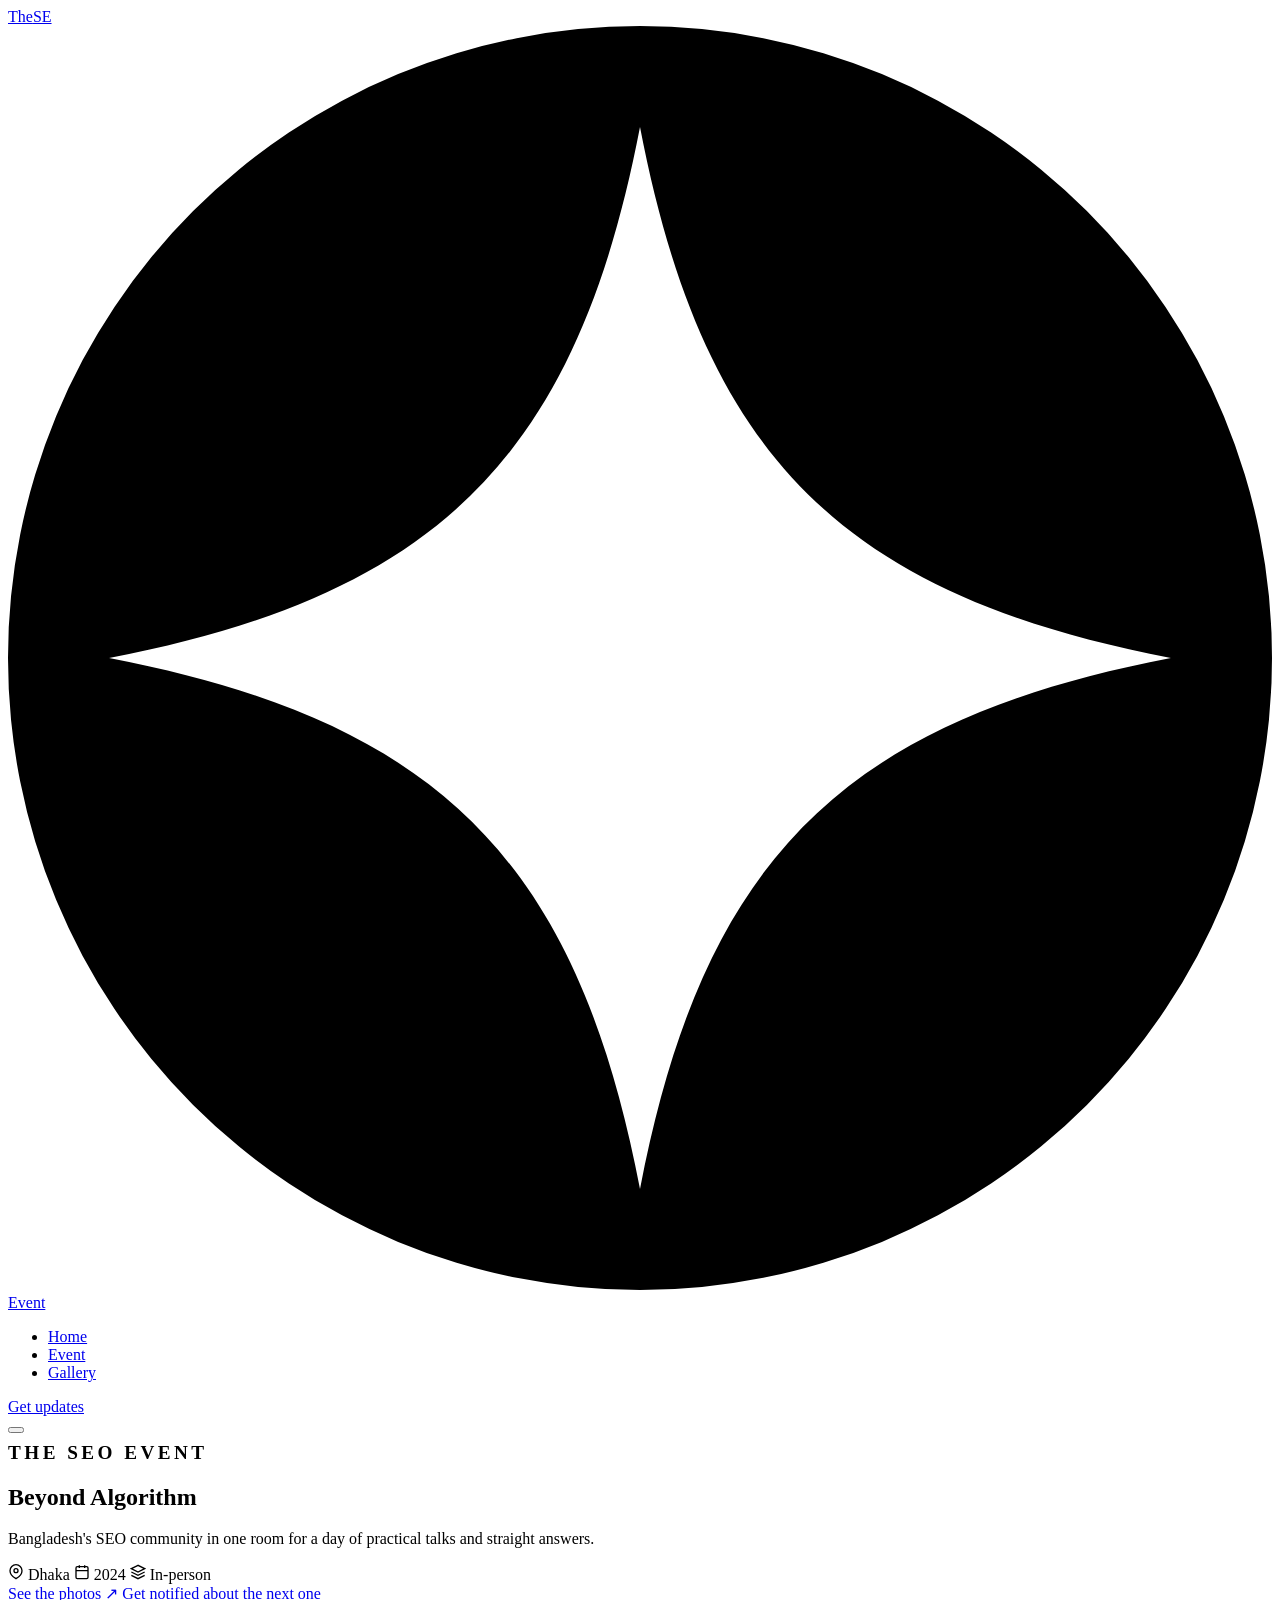
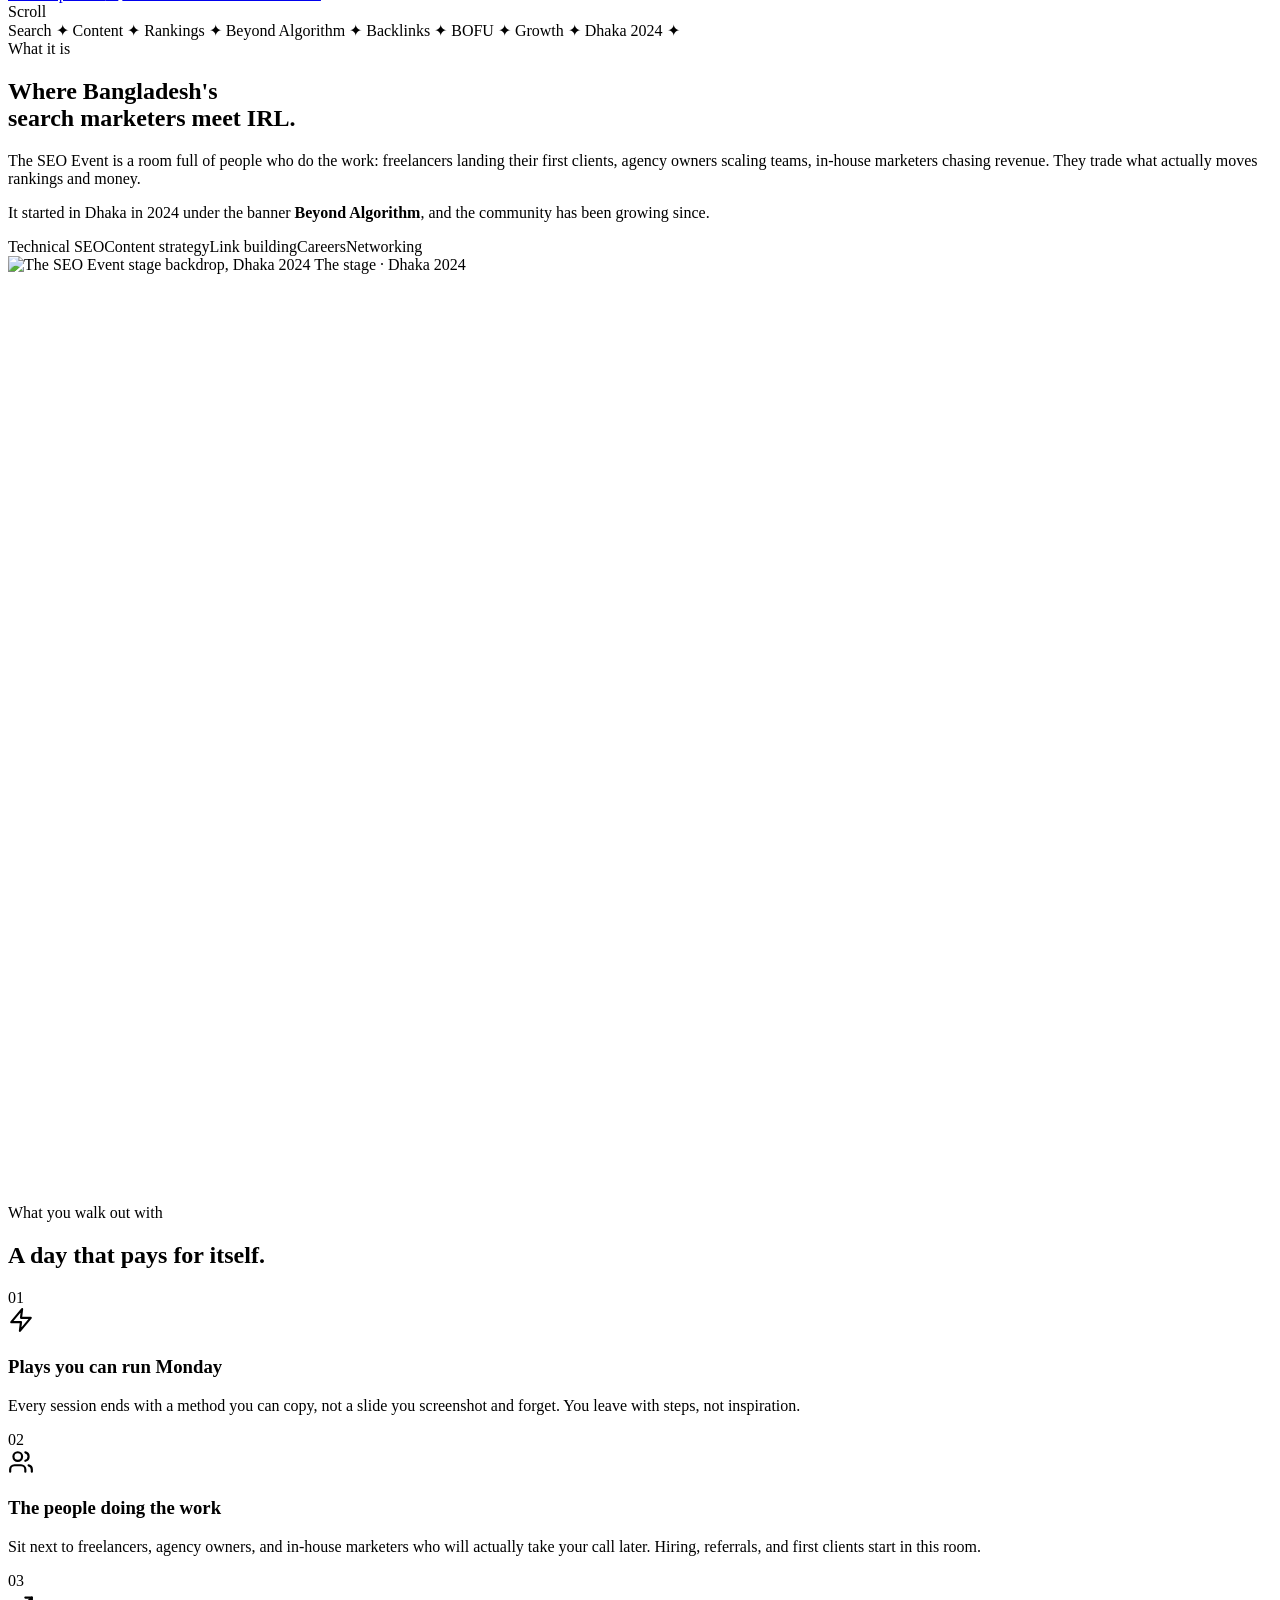
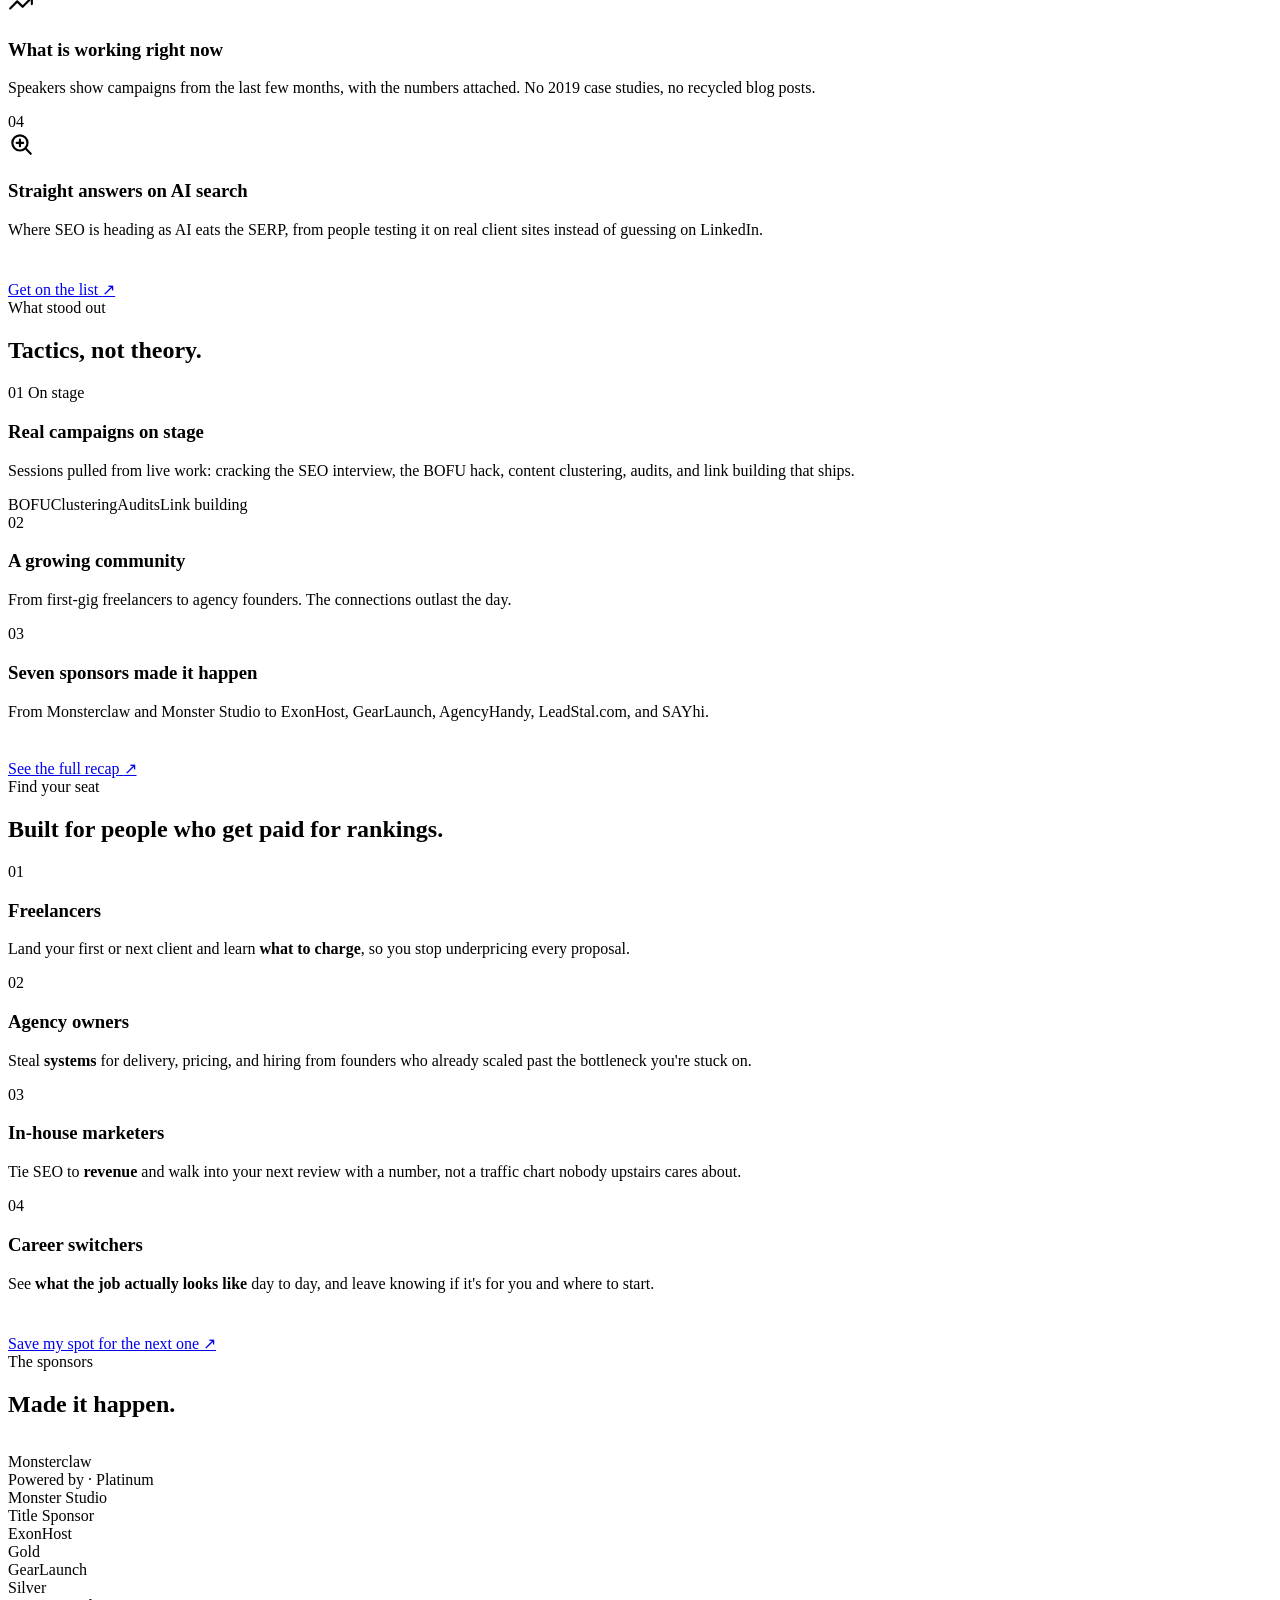
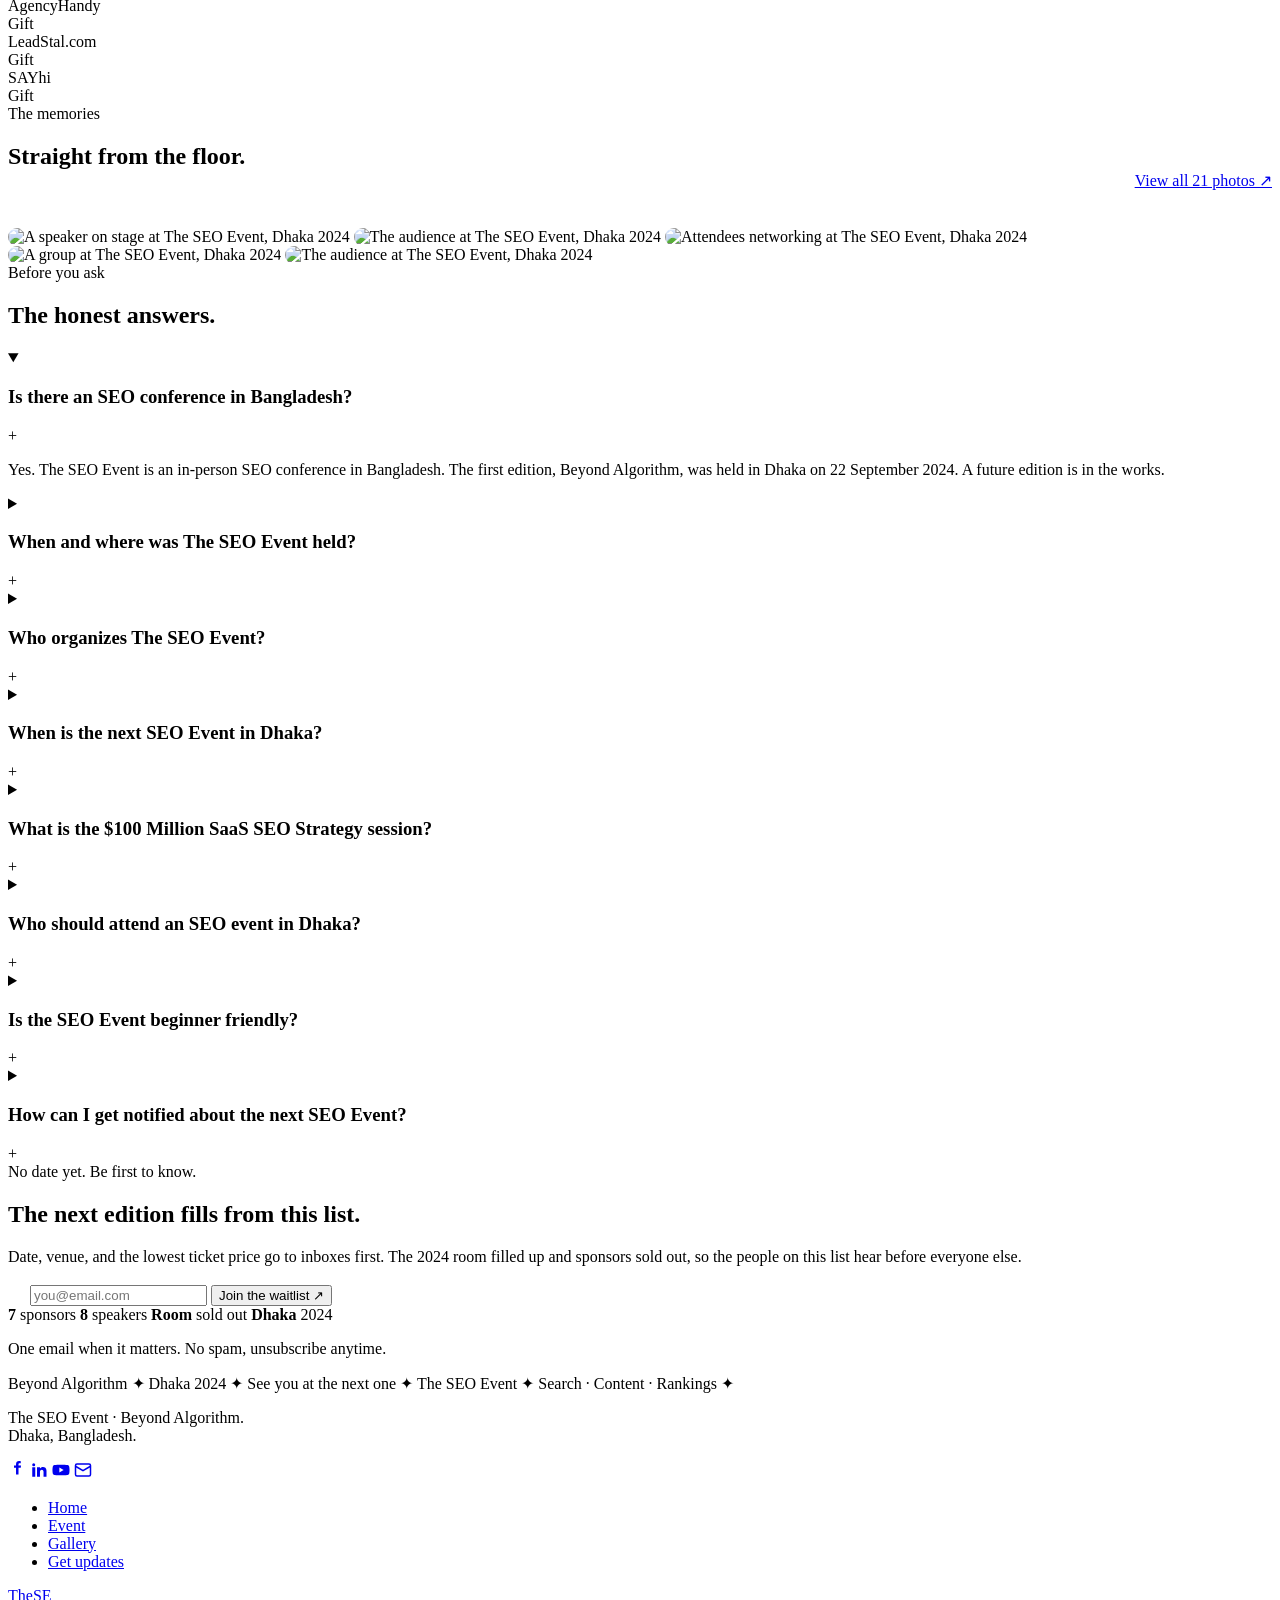
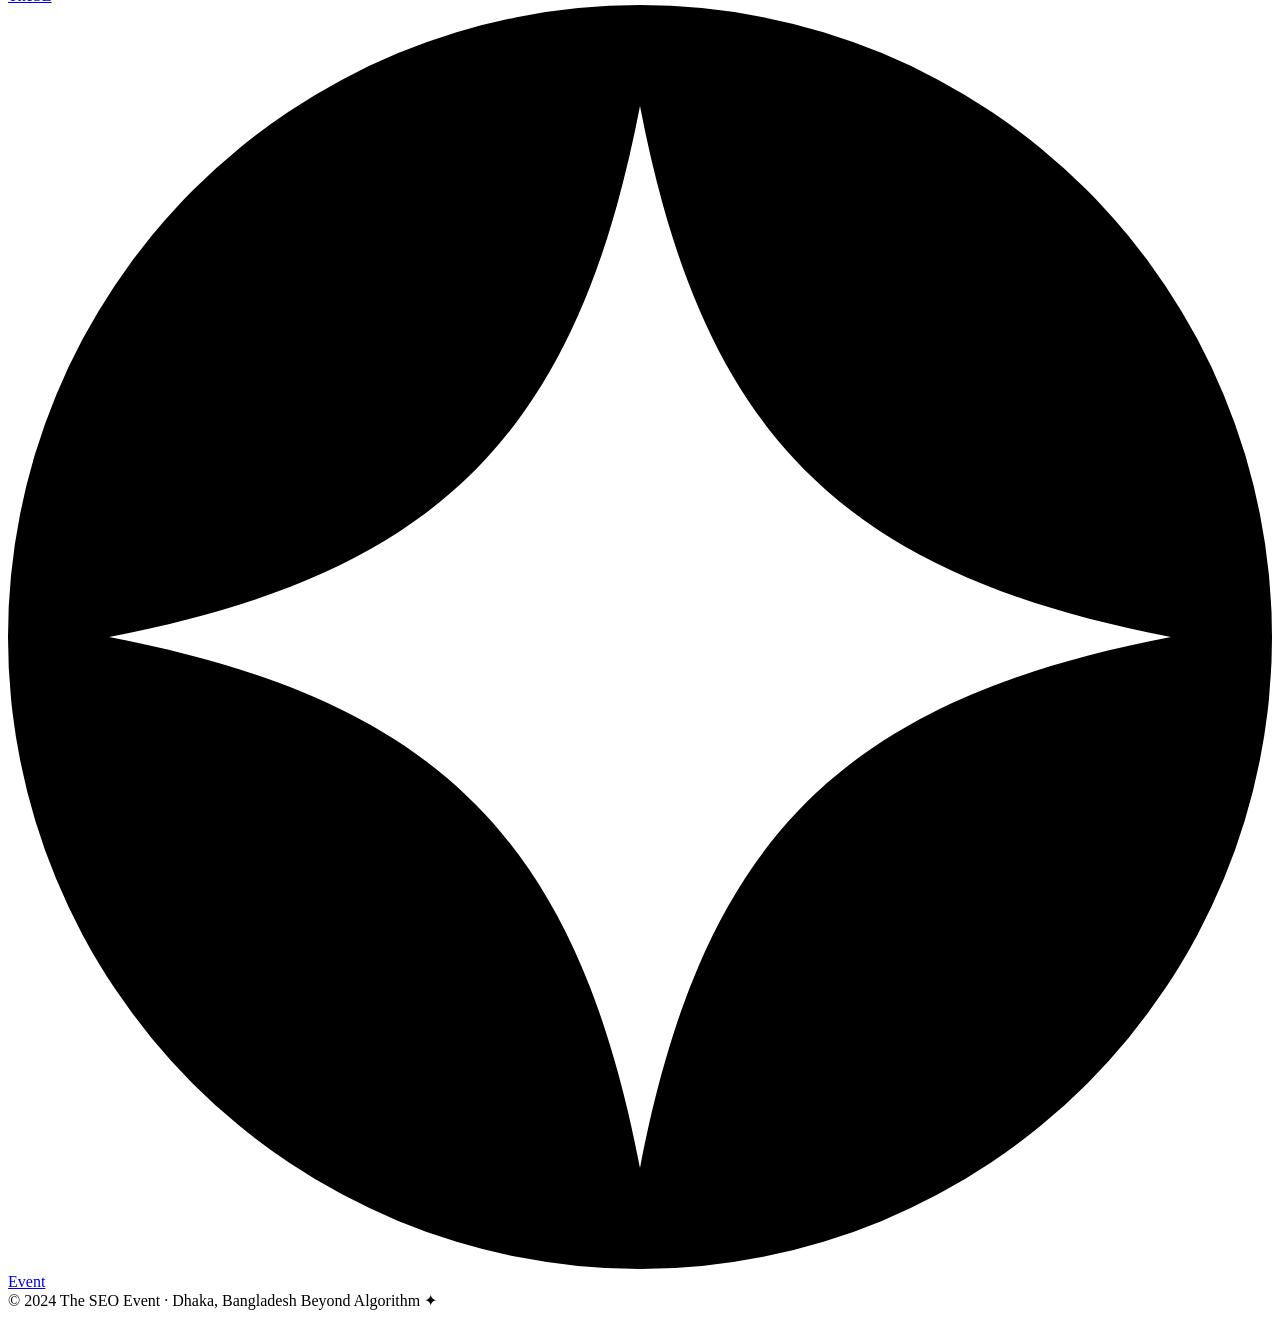
==== index.html @ 4ca72f0d "Add site pages (home, event, gallery)" ====
<!DOCTYPE html>
<html lang="en">
<head>
  <meta charset="UTF-8" />
  <meta name="viewport" content="width=device-width, initial-scale=1.0" />
  <title>SEO Event Bangladesh | The SEO Event · Dhaka</title>
  <meta name="description" content="The SEO Event is Bangladesh's in-person SEO conference in Dhaka. Practical talks, top speakers, real tactics. Join the waitlist for the next edition." />
  <link rel="canonical" href="https://theseoevent.com/" />
  <meta property="og:title" content="SEO Event Bangladesh | The SEO Event" />
  <meta property="og:description" content="Bangladesh's in-person SEO conference in Dhaka. Practical talks, top speakers, real tactics. Join the waitlist for the next edition." />
  <meta property="og:type" content="website" />
  <meta property="og:url" content="https://theseoevent.com/" />
  <meta property="og:image" content="https://theseoevent.com/assets/og-image.jpg" />
  <meta property="og:site_name" content="The SEO Event" />
  <meta property="og:locale" content="en_US" />
  <meta name="twitter:card" content="summary_large_image" />
  <meta name="twitter:title" content="SEO Event Bangladesh | The SEO Event" />
  <meta name="twitter:description" content="Bangladesh's in-person SEO conference in Dhaka. Join the waitlist for the next edition." />
  <meta name="twitter:image" content="https://theseoevent.com/assets/og-image.jpg" />
  <link rel="preconnect" href="https://fonts.googleapis.com" />
  <link rel="preconnect" href="https://fonts.gstatic.com" crossorigin />
  <link href="https://fonts.googleapis.com/css2?family=Anton&family=Space+Grotesk:wght@400;500;600;700&family=Inter:wght@400;500;600&family=Space+Mono:wght@400;700&display=swap" rel="stylesheet" />
  <link rel="icon" type="image/svg+xml" href="assets/favicon.svg" />
  <link rel="stylesheet" href="css/styles.css" />

  <!-- Structured data -->
  <script type="application/ld+json">
  {
    "@context": "https://schema.org",
    "@type": "Organization",
    "@id": "https://theseoevent.com/#organization",
    "name": "The SEO Event",
    "alternateName": "The SEO Event: Beyond Algorithm",
    "url": "https://theseoevent.com/",
    "logo": "https://theseoevent.com/assets/logo.svg",
    "description": "The SEO Event is Bangladesh's in-person SEO conference, bringing search marketers together in Dhaka for practical talks and community under the banner Beyond Algorithm.",
    "email": "hello@theseoevent.com",
    "founder": { "@type": "Person", "name": "Asif" },
    "foundingLocation": {
      "@type": "Place",
      "address": { "@type": "PostalAddress", "addressLocality": "Dhaka", "addressCountry": "BD" }
    },
    "areaServed": { "@type": "Country", "name": "Bangladesh" }
  }
  </script>
  <script type="application/ld+json">
  {
    "@context": "https://schema.org",
    "@type": "Event",
    "name": "The SEO Event: Beyond Algorithm, Dhaka 2024",
    "description": "Bangladesh's in-person SEO conference. A full day of practical SEO talks including the headline $100 Million SaaS SEO Strategy session, with 8 speakers and 7 sponsors, followed by community networking.",
    "startDate": "2024-09-22",
    "eventStatus": "https://schema.org/EventScheduled",
    "eventAttendanceMode": "https://schema.org/OfflineEventAttendanceMode",
    "image": "https://theseoevent.com/assets/og-image.jpg",
    "url": "https://theseoevent.com/events.html",
    "location": {
      "@type": "Place",
      "name": "The Attention Network, Dhaka Trade Centre",
      "address": {
        "@type": "PostalAddress",
        "streetAddress": "16th floor, Dhaka Trade Centre, 99 Kazi Nazrul Islam Avenue, Kawran Bazar",
        "addressLocality": "Dhaka",
        "addressCountry": "BD"
      }
    },
    "organizer": { "@type": "Organization", "name": "The SEO Event", "url": "https://theseoevent.com/" },
    "performer": [
      { "@type": "Person", "name": "Asif" },
      { "@type": "Person", "name": "Abd Raaz" },
      { "@type": "Person", "name": "Abdul Aouwal" },
      { "@type": "Person", "name": "Masum Billah" },
      { "@type": "Person", "name": "Mohammad Sujan Sarkar" },
      { "@type": "Person", "name": "Jinnat Ul Hasan" },
      { "@type": "Person", "name": "Sheikh Sadi Shuvo" },
      { "@type": "Person", "name": "Taposh Ghosh" }
    ],
    "sponsor": [
      { "@type": "Organization", "name": "Monsterclaw" },
      { "@type": "Organization", "name": "Monster Studio" },
      { "@type": "Organization", "name": "ExonHost" },
      { "@type": "Organization", "name": "GearLaunch" },
      { "@type": "Organization", "name": "AgencyHandy" },
      { "@type": "Organization", "name": "LeadStal.com" },
      { "@type": "Organization", "name": "SAYhi" }
    ]
  }
  </script>
  <script type="application/ld+json">
  {
    "@context": "https://schema.org",
    "@type": "FAQPage",
    "mainEntity": [
      {
        "@type": "Question",
        "name": "Is there an SEO conference in Bangladesh?",
        "acceptedAnswer": { "@type": "Answer", "text": "Yes. The SEO Event is an in-person SEO conference in Bangladesh. The first edition, Beyond Algorithm, was held in Dhaka on 22 September 2024. A future edition is in the works." }
      },
      {
        "@type": "Question",
        "name": "When and where was The SEO Event held?",
        "acceptedAnswer": { "@type": "Answer", "text": "The SEO Event took place on 22 September 2024 at The Attention Network, 16th floor, Dhaka Trade Centre, Kawran Bazar, Dhaka. It ran for a full day." }
      },
      {
        "@type": "Question",
        "name": "Who organizes The SEO Event?",
        "acceptedAnswer": { "@type": "Answer", "text": "The SEO Event is hosted by Asif and brings together Bangladesh's search marketing community, from freelancers to agency owners and in-house marketers." }
      },
      {
        "@type": "Question",
        "name": "When is the next SEO Event in Dhaka?",
        "acceptedAnswer": { "@type": "Answer", "text": "The date for the next edition is not set yet. Join the email waitlist on this site and you will get the date, venue, and early-bird access first." }
      },
      {
        "@type": "Question",
        "name": "What is the $100 Million SaaS SEO Strategy session?",
        "acceptedAnswer": { "@type": "Answer", "text": "It was the headline talk of 2024: a repeatable playbook for building an SEO engine capable of driving a hundred million in SaaS revenue, covering content clustering, BOFU strategy, and link building." }
      },
      {
        "@type": "Question",
        "name": "Who should attend an SEO event in Dhaka?",
        "acceptedAnswer": { "@type": "Answer", "text": "It is built for SEO freelancers landing their first clients, agency owners scaling teams, and in-house marketers chasing revenue. Students and career changers exploring SEO in Bangladesh are welcome too." }
      },
      {
        "@type": "Question",
        "name": "Is the SEO Event beginner friendly?",
        "acceptedAnswer": { "@type": "Answer", "text": "Yes. The room runs from first-gig freelancers to agency founders, and sessions are built so you can follow along without ten years of experience." }
      },
      {
        "@type": "Question",
        "name": "How can I get notified about the next SEO Event?",
        "acceptedAnswer": { "@type": "Answer", "text": "Enter your email in the signup form on this site. You will be the first to receive the next date, venue, and early-bird access. No spam, unsubscribe anytime." }
      }
    ]
  }
  </script>
</head>
<body>

  <!-- NAV -->
  <header class="nav">
    <a class="brand" href="index.html" aria-label="The SEO Event"><span class="b-the">The</span><span class="b-seo">SE<svg class="brand-o" viewBox="0 0 100 100" aria-hidden="true"><path fill-rule="evenodd" fill="var(--lime)" d="M0 50 A50 50 0 1 1 100 50 A50 50 0 1 1 0 50 Z M50 8 C55 34 66 45 92 50 C66 55 55 66 50 92 C45 66 34 55 8 50 C34 45 45 34 50 8 Z"/></svg></span><span class="b-evt">Event</span></a>
    <nav class="nav-links" id="navLinks" aria-label="Primary">
      <ul class="nav-list">
        <li><a class="link" href="index.html" aria-current="page">Home</a></li>
        <li><a class="link" href="events.html">Event</a></li>
        <li><a class="link" href="gallery.html">Gallery</a></li>
      </ul>
      <a class="btn btn-primary" href="#signup">Get updates</a>
    </nav>
    <button class="nav-toggle" id="navToggle" aria-label="Menu" aria-expanded="false">
      <span></span><span></span><span></span>
    </button>
  </header>

  <main>

  <!-- HERO -->
  <section class="hero">
    <span class="hero-blob b1"></span>
    <span class="hero-blob b2"></span>
    <div class="container hero-inner">
      <div class="reveal" style="font-family:var(--font-head);font-weight:600;letter-spacing:.18em;text-transform:uppercase;color:var(--lime);margin-top:.4em;font-size:clamp(.9rem,2vw,1.2rem)">The SEO Event</div>
      <h1>
        <span class="line stroke reveal" data-d="1">Beyond</span>
        <span class="line fill reveal" data-d="2">Algorithm</span>
      </h1>
      <p class="hero-tagline reveal" data-d="3">Bangladesh's SEO community in one room for a day of practical talks and straight answers.</p>
      <div class="hero-sub reveal" data-d="3">
        <span class="pill"><svg width="16" height="16" viewBox="0 0 24 24" fill="none" stroke="currentColor" stroke-width="2"><path d="M21 10c0 7-9 12-9 12s-9-5-9-12a9 9 0 0 1 18 0Z"/><circle cx="12" cy="10" r="3"/></svg> Dhaka</span>
        <span class="sep"></span>
        <span class="pill"><svg width="16" height="16" viewBox="0 0 24 24" fill="none" stroke="currentColor" stroke-width="2"><rect x="3" y="4" width="18" height="18" rx="2"/><path d="M16 2v4M8 2v4M3 10h18"/></svg> 2024</span>
        <span class="sep"></span>
        <span class="pill"><svg width="16" height="16" viewBox="0 0 24 24" fill="none" stroke="currentColor" stroke-width="2"><path d="M12 2 2 7l10 5 10-5-10-5Z"/><path d="m2 17 10 5 10-5M2 12l10 5 10-5"/></svg> In-person</span>
      </div>
      <div class="hero-actions reveal" data-d="4">
        <a class="btn btn-primary" href="gallery.html">See the photos <span class="btn-arrow">↗</span></a>
        <a class="btn btn-ghost" href="#signup">Get notified about the next one</a>
      </div>
    </div>
    <div class="scroll-cue"><span class="bar"></span>Scroll</div>
  </section>

  <!-- MARQUEE -->
  <div class="marquee marquee--lg" aria-hidden="true">
    <div class="marquee-track">
      <span class="marquee-item">Search <span class="star">✦</span> Content <span class="star">✦</span> Rankings <span class="star">✦</span></span>
      <span class="marquee-item alt">Beyond Algorithm <span class="star">✦</span></span>
      <span class="marquee-item">Backlinks <span class="star">✦</span> BOFU <span class="star">✦</span> Growth <span class="star">✦</span></span>
      <span class="marquee-item alt">Dhaka 2024 <span class="star">✦</span></span>
    </div>
  </div>

  <!-- ABOUT -->
  <section class="section" id="about">
    <div class="container split">
      <div>
        <span class="eyebrow reveal">What it is</span>
        <h2 class="section-title reveal" data-d="1">Where Bangladesh's<br><span class="gradient-text">search marketers</span> meet IRL.</h2>
        <p class="section-lead reveal" data-d="2">The SEO Event is a room full of people who do the work: freelancers landing their first clients, agency owners scaling teams, in-house marketers chasing revenue. They trade what actually moves rankings and money.</p>
        <p class="section-lead reveal" data-d="2">It started in Dhaka in 2024 under the banner <b style="color:var(--text)">Beyond Algorithm</b>, and the community has been growing since.</p>
        <div class="chips reveal" data-d="3">
          <span class="chip">Technical SEO</span><span class="chip">Content strategy</span><span class="chip">Link building</span><span class="chip">Careers</span><span class="chip">Networking</span>
        </div>
      </div>
      <div class="reveal" data-d="2">
        <div class="event-card__media" style="border-radius:var(--radius);border:1px solid var(--border);aspect-ratio:4/3">
          <img src="https://drive.google.com/thumbnail?id=11KRtCQG2AglYzorhEKj7tagu2nmKPC7o&sz=w1200" onerror="this.onerror=null;this.src='https://lh3.googleusercontent.com/d/11KRtCQG2AglYzorhEKj7tagu2nmKPC7o=w1200'" alt="The SEO Event stage backdrop, Dhaka 2024" />
          <span class="tag">The stage · Dhaka 2024</span>
        </div>
      </div>
    </div>
  </section>

  <!-- WHY ATTEND -->
  <section class="section" id="why">
    <div class="container">
      <span class="eyebrow reveal">What you walk out with</span>
      <h2 class="section-title reveal" data-d="1">A day that <span class="gradient-text">pays for itself.</span></h2>
      <div class="wa-grid">
        <article class="wa-item reveal" data-d="1">
          <span class="wa-num" aria-hidden="true">01</span>
          <div class="wa-body">
            <svg class="ico" width="26" height="26" viewBox="0 0 24 24" fill="none" stroke="currentColor" stroke-width="2" stroke-linecap="round" stroke-linejoin="round" aria-hidden="true"><path d="M13 2 3 14h9l-1 8 10-12h-9l1-8Z"/></svg>
            <h3>Plays you can run Monday</h3>
            <p>Every session ends with a method you can copy, not a slide you screenshot and forget. You leave with steps, not inspiration.</p>
          </div>
        </article>
        <article class="wa-item reveal" data-d="2">
          <span class="wa-num" aria-hidden="true">02</span>
          <div class="wa-body">
            <svg class="ico" width="26" height="26" viewBox="0 0 24 24" fill="none" stroke="currentColor" stroke-width="2" stroke-linecap="round" stroke-linejoin="round" aria-hidden="true"><path d="M16 21v-2a4 4 0 0 0-4-4H6a4 4 0 0 0-4 4v2"/><circle cx="9" cy="7" r="4"/><path d="M22 21v-2a4 4 0 0 0-3-3.87"/><path d="M16 3.13a4 4 0 0 1 0 7.75"/></svg>
            <h3>The people doing the work</h3>
            <p>Sit next to freelancers, agency owners, and in-house marketers who will actually take your call later. Hiring, referrals, and first clients start in this room.</p>
          </div>
        </article>
        <article class="wa-item reveal" data-d="3">
          <span class="wa-num" aria-hidden="true">03</span>
          <div class="wa-body">
            <svg class="ico" width="26" height="26" viewBox="0 0 24 24" fill="none" stroke="currentColor" stroke-width="2" stroke-linecap="round" stroke-linejoin="round" aria-hidden="true"><path d="M22 7 13.5 15.5l-5-5L2 17"/><path d="M16 7h6v6"/></svg>
            <h3>What is working right now</h3>
            <p>Speakers show campaigns from the last few months, with the numbers attached. No 2019 case studies, no recycled blog posts.</p>
          </div>
        </article>
        <article class="wa-item reveal" data-d="4">
          <span class="wa-num" aria-hidden="true">04</span>
          <div class="wa-body">
            <svg class="ico" width="26" height="26" viewBox="0 0 24 24" fill="none" stroke="currentColor" stroke-width="2" stroke-linecap="round" stroke-linejoin="round" aria-hidden="true"><circle cx="11" cy="11" r="7"/><path d="m21 21-4.3-4.3"/><path d="M11 8v6M8 11h6"/></svg>
            <h3>Straight answers on AI search</h3>
            <p>Where SEO is heading as AI eats the SERP, from people testing it on real client sites instead of guessing on LinkedIn.</p>
          </div>
        </article>
      </div>
      <div class="reveal" data-d="2" style="margin-top:2.6rem">
        <a class="btn btn-ghost" href="#signup">Get on the list <span class="btn-arrow">↗</span></a>
      </div>
    </div>
  </section>

  <!-- HIGHLIGHTS -->
  <section class="section">
    <div class="container">
      <span class="eyebrow reveal">What stood out</span>
      <h2 class="section-title reveal" data-d="1">Tactics, not theory.</h2>
      <div class="hl-bento">
        <article class="hl hl-feature reveal" data-d="1">
          <span class="hl-ghost" aria-hidden="true">01</span>
          <span class="hl-kicker">On stage</span>
          <h3>Real campaigns on stage</h3>
          <p>Sessions pulled from live work: cracking the SEO interview, the BOFU hack, content clustering, audits, and link building that ships.</p>
          <div class="hl-tags"><span>BOFU</span><span>Clustering</span><span>Audits</span><span>Link building</span></div>
        </article>
        <article class="hl hl-lime reveal" data-d="2">
          <span class="hl-ghost" aria-hidden="true">02</span>
          <h3>A growing community</h3>
          <p>From first-gig freelancers to agency founders. The connections outlast the day.</p>
        </article>
        <article class="hl hl-orange reveal" data-d="3">
          <span class="hl-ghost" aria-hidden="true">03</span>
          <h3>Seven sponsors made it happen</h3>
          <p>From Monsterclaw and Monster Studio to ExonHost, GearLaunch, AgencyHandy, LeadStal.com, and SAYhi.</p>
        </article>
      </div>
      <div class="reveal" data-d="3" style="margin-top:2.4rem">
        <a class="btn btn-ghost" href="events.html">See the full recap <span class="btn-arrow">↗</span></a>
      </div>
    </div>
  </section>

  <!-- WHO IT'S FOR -->
  <section class="section" id="who">
    <div class="container">
      <span class="eyebrow reveal">Find your seat</span>
      <h2 class="section-title reveal" data-d="1">Built for people who <span class="gradient-text">get paid for rankings.</span></h2>
      <div class="audience reveal" data-d="2">
        <div class="aud-row">
          <span class="n">01</span>
          <h3>Freelancers</h3>
          <p>Land your first or next client and learn <b>what to charge</b>, so you stop underpricing every proposal.</p>
        </div>
        <div class="aud-row">
          <span class="n">02</span>
          <h3>Agency owners</h3>
          <p>Steal <b>systems</b> for delivery, pricing, and hiring from founders who already scaled past the bottleneck you're stuck on.</p>
        </div>
        <div class="aud-row">
          <span class="n">03</span>
          <h3>In-house marketers</h3>
          <p>Tie SEO to <b>revenue</b> and walk into your next review with a number, not a traffic chart nobody upstairs cares about.</p>
        </div>
        <div class="aud-row">
          <span class="n">04</span>
          <h3>Career switchers</h3>
          <p>See <b>what the job actually looks like</b> day to day, and leave knowing if it's for you and where to start.</p>
        </div>
      </div>
      <div class="reveal" data-d="2" style="margin-top:2.6rem">
        <a class="btn btn-primary" href="#signup">Save my spot for the next one <span class="btn-arrow">↗</span></a>
      </div>
    </div>
  </section>

  <!-- SPONSORS -->
  <section class="section--tight" id="sponsors">
    <div class="container">
      <span class="eyebrow reveal">The sponsors</span>
      <h2 class="section-title reveal" data-d="1" style="margin-bottom:2.2rem">Made it happen.</h2>
      <div class="sponsor-tiers reveal" data-d="1">
        <div class="tier-row tier-1">
          <div class="sp"><img class="sponsor-logo" src="assets/sponsors/monsterclaw.png" alt="Monsterclaw" onerror="this.style.display='none';this.parentNode.querySelector('.name').style.display='block'"><span class="name" style="display:none">Monsterclaw</span><span class="tier">Powered by · Platinum</span></div>
          <div class="sp"><img class="sponsor-logo" src="assets/sponsors/monster-studio.png" alt="Monster Studio" onerror="this.style.display='none';this.parentNode.querySelector('.name').style.display='block'"><span class="name" style="display:none">Monster Studio</span><span class="tier">Title Sponsor</span></div>
        </div>
        <div class="tier-row tier-2">
          <div class="sp"><img class="sponsor-logo" src="assets/sponsors/exonhost.png" alt="ExonHost" onerror="this.style.display='none';this.parentNode.querySelector('.name').style.display='block'"><span class="name" style="display:none">ExonHost</span><span class="tier">Gold</span></div>
          <div class="sp"><img class="sponsor-logo" src="assets/sponsors/gearlaunch.png" alt="GearLaunch" onerror="this.style.display='none';this.parentNode.querySelector('.name').style.display='block'"><span class="name" style="display:none">GearLaunch</span><span class="tier">Silver</span></div>
        </div>
        <div class="tier-row tier-3">
          <div class="sp"><img class="sponsor-logo" src="assets/sponsors/agencyhandy.png" alt="AgencyHandy" onerror="this.style.display='none';this.parentNode.querySelector('.name').style.display='block'"><span class="name" style="display:none">AgencyHandy</span><span class="tier">Gift</span></div>
          <div class="sp"><img class="sponsor-logo" src="assets/sponsors/leadstal.png" alt="LeadStal.com" onerror="this.style.display='none';this.parentNode.querySelector('.name').style.display='block'"><span class="name" style="display:none">LeadStal<span style="color:var(--lime)">.com</span></span><span class="tier">Gift</span></div>
          <div class="sp"><img class="sponsor-logo" src="assets/sponsors/sayhi.png" alt="SAYhi" onerror="this.style.display='none';this.parentNode.querySelector('.name').style.display='block'"><span class="name" style="display:none">SAYhi</span><span class="tier">Gift</span></div>
        </div>
      </div>
    </div>
  </section>

  <!-- GALLERY TEASER -->
  <section class="section">
    <div class="container">
      <div style="display:flex;justify-content:space-between;align-items:flex-end;flex-wrap:wrap;gap:20px">
        <div>
          <span class="eyebrow reveal">The memories</span>
          <h2 class="section-title reveal" data-d="1">Straight from the floor.</h2>
        </div>
        <a class="btn btn-ghost reveal" data-d="2" href="gallery.html">View all 21 photos <span class="btn-arrow">↗</span></a>
      </div>
      <div class="grid reveal" data-d="2" style="grid-template-columns:repeat(auto-fit,minmax(160px,1fr));margin-top:2.4rem">
        <img class="teaser-img" style="aspect-ratio:3/4;object-fit:cover;width:100%;border-radius:12px;border:1px solid var(--border)" src="https://drive.google.com/thumbnail?id=1jCsLhdWIwlg0IKT0e-KZGtGQHAtluomM&sz=w600" onerror="this.onerror=null;this.src='https://lh3.googleusercontent.com/d/1jCsLhdWIwlg0IKT0e-KZGtGQHAtluomM=w600'" alt="A speaker on stage at The SEO Event, Dhaka 2024" loading="lazy" />
        <img class="teaser-img" style="aspect-ratio:3/4;object-fit:cover;width:100%;border-radius:12px;border:1px solid var(--border)" src="https://drive.google.com/thumbnail?id=1x6BySILVGiqNdZTFhW4GRwzVR1RUvcWa&sz=w600" onerror="this.onerror=null;this.src='https://lh3.googleusercontent.com/d/1x6BySILVGiqNdZTFhW4GRwzVR1RUvcWa=w600'" alt="The audience at The SEO Event, Dhaka 2024" loading="lazy" />
        <img class="teaser-img" style="aspect-ratio:3/4;object-fit:cover;width:100%;border-radius:12px;border:1px solid var(--border)" src="https://drive.google.com/thumbnail?id=1Aqp5D1_vMS1GTDhDSNnNO2Iic42uufyK&sz=w600" onerror="this.onerror=null;this.src='https://lh3.googleusercontent.com/d/1Aqp5D1_vMS1GTDhDSNnNO2Iic42uufyK=w600'" alt="Attendees networking at The SEO Event, Dhaka 2024" loading="lazy" />
        <img class="teaser-img" style="aspect-ratio:3/4;object-fit:cover;width:100%;border-radius:12px;border:1px solid var(--border)" src="https://drive.google.com/thumbnail?id=1X6uumWX00_coevhnHRc-TfAu7aZCdqHW&sz=w600" onerror="this.onerror=null;this.src='https://lh3.googleusercontent.com/d/1X6uumWX00_coevhnHRc-TfAu7aZCdqHW=w600'" alt="A group at The SEO Event, Dhaka 2024" loading="lazy" />
        <img class="teaser-img" style="aspect-ratio:3/4;object-fit:cover;width:100%;border-radius:12px;border:1px solid var(--border)" src="https://drive.google.com/thumbnail?id=1MuIRL5trLflEqsM1b-TzQ1AIsm8DQQ6b&sz=w600" onerror="this.onerror=null;this.src='https://lh3.googleusercontent.com/d/1MuIRL5trLflEqsM1b-TzQ1AIsm8DQQ6b=w600'" alt="The audience at The SEO Event, Dhaka 2024" loading="lazy" />
      </div>
    </div>
  </section>

  <!-- FAQ -->
  <section class="section" id="faq">
    <div class="container">
      <span class="eyebrow reveal">Before you ask</span>
      <h2 class="section-title reveal" data-d="1">The honest <span class="gradient-text">answers.</span></h2>
      <div class="faq reveal" data-d="2">
        <details class="faq-item" open>
          <summary><h3>Is there an SEO conference in Bangladesh?</h3><span class="q-mark" aria-hidden="true">+</span></summary>
          <p class="faq-a">Yes. The SEO Event is an in-person SEO conference in Bangladesh. The first edition, Beyond Algorithm, was held in Dhaka on 22 September 2024. A future edition is in the works.</p>
        </details>
        <details class="faq-item">
          <summary><h3>When and where was The SEO Event held?</h3><span class="q-mark" aria-hidden="true">+</span></summary>
          <p class="faq-a">The SEO Event took place on 22 September 2024 at The Attention Network, 16th floor, Dhaka Trade Centre, Kawran Bazar, Dhaka. It ran for a full day.</p>
        </details>
        <details class="faq-item">
          <summary><h3>Who organizes The SEO Event?</h3><span class="q-mark" aria-hidden="true">+</span></summary>
          <p class="faq-a">The SEO Event is hosted by Asif and brings together Bangladesh's search marketing community, from freelancers to agency owners and in-house marketers.</p>
        </details>
        <details class="faq-item">
          <summary><h3>When is the next SEO Event in Dhaka?</h3><span class="q-mark" aria-hidden="true">+</span></summary>
          <p class="faq-a">The date for the next edition is not set yet. Join the email waitlist on this site and you will get the date, venue, and early-bird access first.</p>
        </details>
        <details class="faq-item">
          <summary><h3>What is the $100 Million SaaS SEO Strategy session?</h3><span class="q-mark" aria-hidden="true">+</span></summary>
          <p class="faq-a">It was the headline talk of 2024: a repeatable playbook for building an SEO engine capable of driving a hundred million in SaaS revenue, covering content clustering, BOFU strategy, and link building.</p>
        </details>
        <details class="faq-item">
          <summary><h3>Who should attend an SEO event in Dhaka?</h3><span class="q-mark" aria-hidden="true">+</span></summary>
          <p class="faq-a">It is built for SEO freelancers landing their first clients, agency owners scaling teams, and in-house marketers chasing revenue. Students and career changers exploring SEO in Bangladesh are welcome too.</p>
        </details>
        <details class="faq-item">
          <summary><h3>Is the SEO Event beginner friendly?</h3><span class="q-mark" aria-hidden="true">+</span></summary>
          <p class="faq-a">Yes. The room runs from first-gig freelancers to agency founders, and sessions are built so you can follow along without ten years of experience.</p>
        </details>
        <details class="faq-item">
          <summary><h3>How can I get notified about the next SEO Event?</h3><span class="q-mark" aria-hidden="true">+</span></summary>
          <p class="faq-a">Enter your email in the signup form on this site. You will be the first to receive the next date, venue, and early-bird access. No spam, unsubscribe anytime.</p>
        </details>
      </div>
    </div>
  </section>

  <!-- CTA / SIGNUP -->
  <section class="section" id="signup">
    <div class="container">
      <div class="cta reveal">
        <span class="eyebrow">No date yet. Be first to know.</span>
        <h2>The next edition <span class="gradient-text">fills from this list.</span></h2>
        <p class="section-lead">Date, venue, and the lowest ticket price go to inboxes first. The 2024 room filled up and sponsors sold out, so the people on this list hear before everyone else.</p>
        <form id="signup-form" class="signup" novalidate>
          <label class="field">
            <svg width="18" height="18" viewBox="0 0 24 24" fill="none" stroke="var(--faint)" stroke-width="2"><rect x="2" y="4" width="20" height="16" rx="2"/><path d="m22 7-10 6L2 7"/></svg>
            <input type="email" name="email" placeholder="you@email.com" autocomplete="email" aria-label="Email address" required />
          </label>
          <button class="btn btn-primary" type="submit">Join the waitlist <span class="btn-arrow">↗</span></button>
        </form>
        <div class="form-msg" role="status" aria-live="polite"></div>
        <div class="cta-stats">
          <span><b>7</b> sponsors</span>
          <span><b>8</b> speakers</span>
          <span><b>Room</b> sold out</span>
          <span><b>Dhaka</b> 2024</span>
        </div>
        <p class="form-note">One email when it matters. No spam, unsubscribe anytime.</p>
      </div>
    </div>
  </section>

  </main>

  <!-- FOOTER -->
  <footer class="footer">
    <div class="marquee" aria-hidden="true">
      <div class="marquee-track">
        <span class="marquee-item">Beyond Algorithm <span class="star">✦</span> Dhaka 2024 <span class="star">✦</span></span>
        <span class="marquee-item alt">See you at the next one <span class="star">✦</span></span>
        <span class="marquee-item">The SEO Event <span class="star">✦</span> Search · Content · Rankings <span class="star">✦</span></span>
      </div>
    </div>
    <div class="container">
      <div class="footer-grid">
        <div class="footer-about">
          <p class="footer-tag">The SEO Event · Beyond Algorithm.<br>Dhaka, Bangladesh.</p>
          <div class="footer-socials">
            <a href="#" data-social aria-label="Facebook"><svg width="18" height="18" viewBox="0 0 24 24" fill="currentColor"><path d="M14 9h3l.4-3H14V4.5c0-.9.3-1.5 1.6-1.5H17V.3C16.7.2 15.8 0 14.7 0 12.3 0 10.7 1.5 10.7 4.2V6H8v3h2.7v9H14V9Z"/></svg></a>
            <a href="#" data-social aria-label="LinkedIn"><svg width="18" height="18" viewBox="0 0 24 24" fill="currentColor"><path d="M6.94 5a2 2 0 1 1-4 0 2 2 0 0 1 4 0ZM7 8.48H3V21h4V8.48Zm6.32 0H9.34V21h3.94v-6.57c0-3.66 4.77-4 4.77 0V21H22v-7.93c0-6.17-7.06-5.94-8.68-2.91V8.48Z"/></svg></a>
            <a href="#" data-social aria-label="YouTube"><svg width="18" height="18" viewBox="0 0 24 24" fill="currentColor"><path d="M23 7.5a3 3 0 0 0-2.1-2.1C19 5 12 5 12 5s-7 0-8.9.4A3 3 0 0 0 1 7.5 31 31 0 0 0 .6 12 31 31 0 0 0 1 16.5a3 3 0 0 0 2.1 2.1C5 19 12 19 12 19s7 0 8.9-.4a3 3 0 0 0 2.1-2.1A31 31 0 0 0 23.4 12 31 31 0 0 0 23 7.5ZM9.8 15.3V8.7l5.7 3.3-5.7 3.3Z"/></svg></a>
            <a href="mailto:hello@theseoevent.com" aria-label="Email"><svg width="18" height="18" viewBox="0 0 24 24" fill="none" stroke="currentColor" stroke-width="2"><rect x="2" y="4" width="20" height="16" rx="2"/><path d="m22 7-10 6L2 7"/></svg></a>
          </div>
        </div>
        <nav class="footer-links" aria-label="Footer">
          <ul class="footer-list">
            <li><a href="index.html">Home</a></li>
            <li><a href="events.html">Event</a></li>
            <li><a href="gallery.html">Gallery</a></li>
            <li><a href="index.html#signup">Get updates</a></li>
          </ul>
        </nav>
      </div>
      <a class="brand footer-mega" href="index.html" aria-label="The SEO Event"><span class="b-the">The</span><span class="b-seo">SE<svg class="brand-o" viewBox="0 0 100 100" aria-hidden="true"><path fill-rule="evenodd" fill="var(--lime)" d="M0 50 A50 50 0 1 1 100 50 A50 50 0 1 1 0 50 Z M50 8 C55 34 66 45 92 50 C66 55 55 66 50 92 C45 66 34 55 8 50 C34 45 45 34 50 8 Z"/></svg></span><span class="b-evt">Event</span></a>
      <div class="footer-bottom">
        <span>© <span data-year>2024</span> The SEO Event · Dhaka, Bangladesh</span>
        <span>Beyond Algorithm <span style="color:var(--lime)">✦</span></span>
      </div>
    </div>
  </footer>

  <!-- STICKY SIGNUP BAR -->
  <aside class="sticky-bar" id="stickyBar" role="region" aria-label="Newsletter signup" hidden>
    <div class="sticky-inner">
      <span class="sb-label">Next SEO Event, Dhaka. Get the date before anyone else.</span>
      <form id="sticky-form" novalidate>
        <label class="field">
          <svg width="16" height="16" viewBox="0 0 24 24" fill="none" stroke="var(--faint)" stroke-width="2" aria-hidden="true"><rect x="2" y="4" width="20" height="16" rx="2"/><path d="m22 7-10 6L2 7"/></svg>
          <input type="email" name="email" placeholder="you@email.com" inputmode="email" autocomplete="email" aria-label="Email address" required />
        </label>
        <button class="btn btn-primary" type="submit">Join the waitlist</button>
        <span class="form-msg" role="status" aria-live="polite"></span>
      </form>
      <button class="sb-close" id="sbClose" type="button" aria-label="Dismiss signup bar">
        <svg width="16" height="16" viewBox="0 0 24 24" fill="none" stroke="currentColor" stroke-width="2" aria-hidden="true"><path d="M18 6 6 18M6 6l12 12"/></svg>
      </button>
    </div>
  </aside>

  <script src="js/gallery-data.js"></script>
  <script src="js/app.js"></script>
</body>
</html>
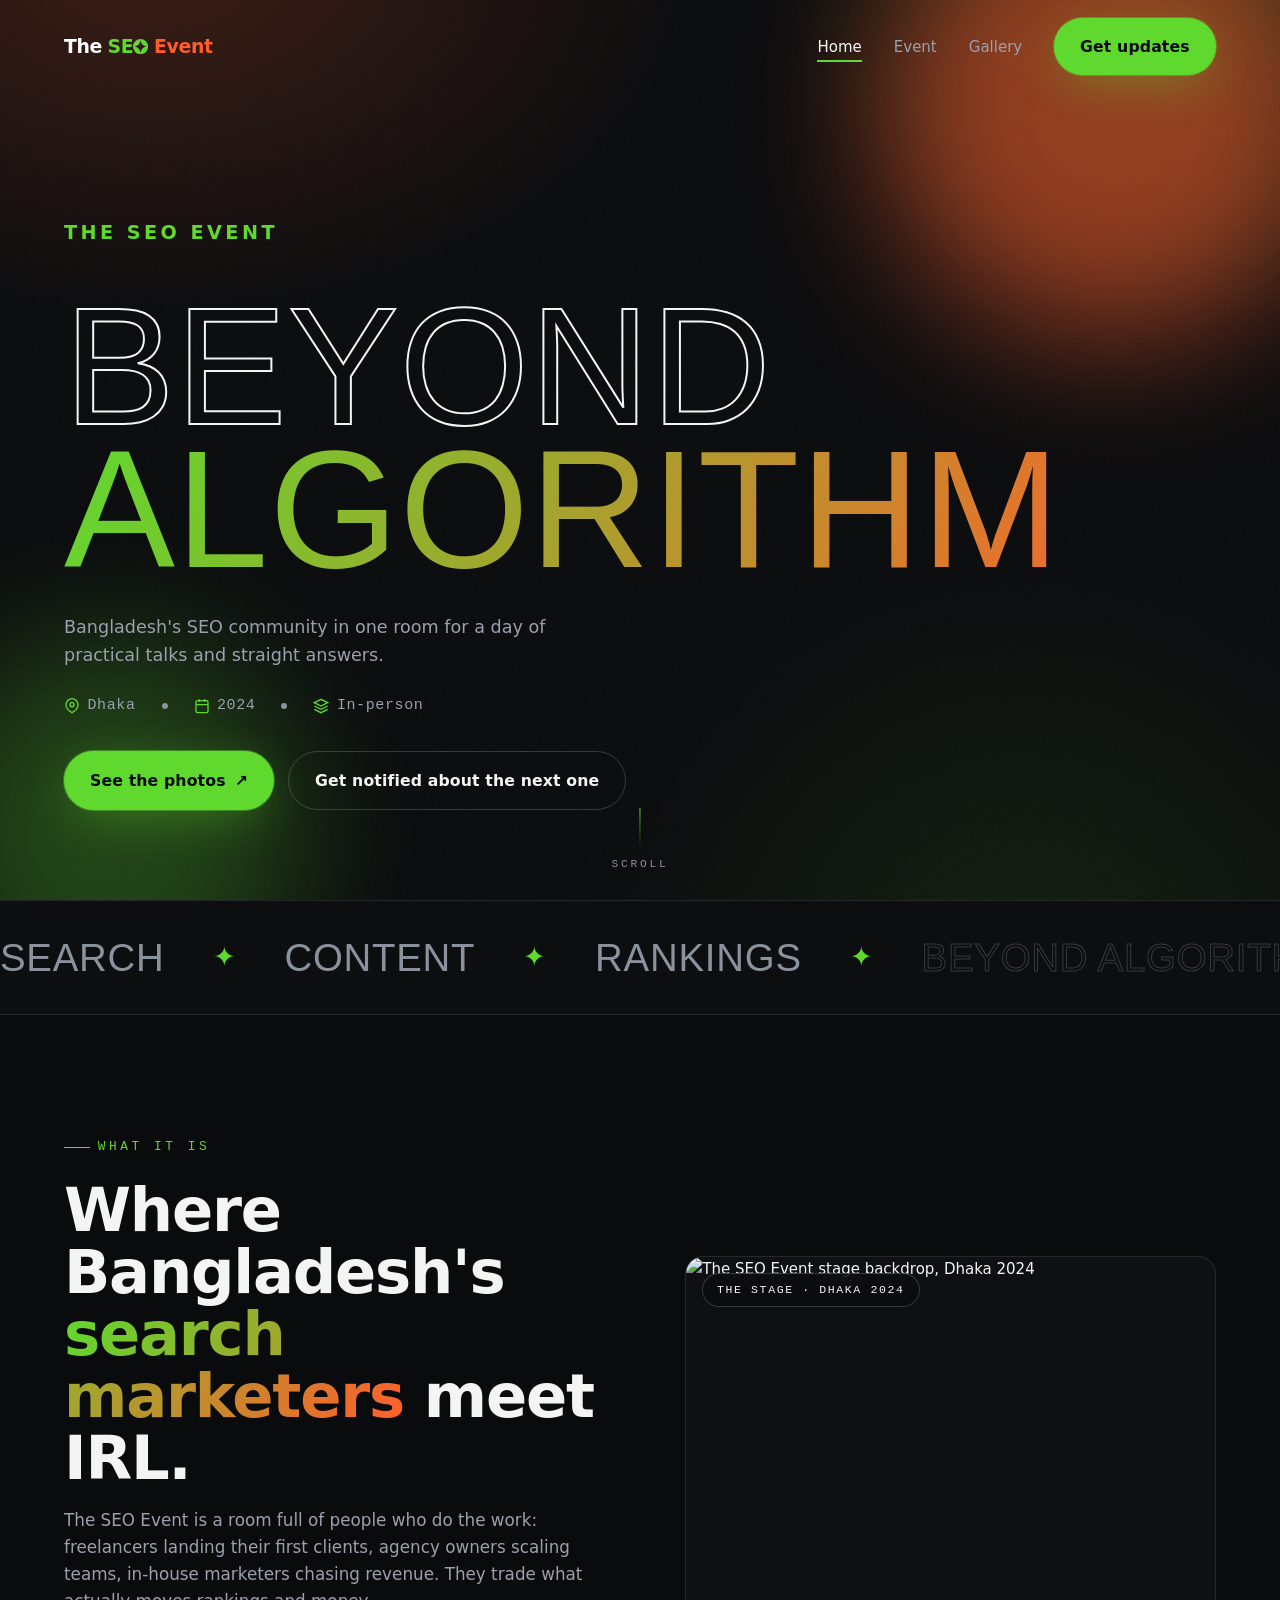
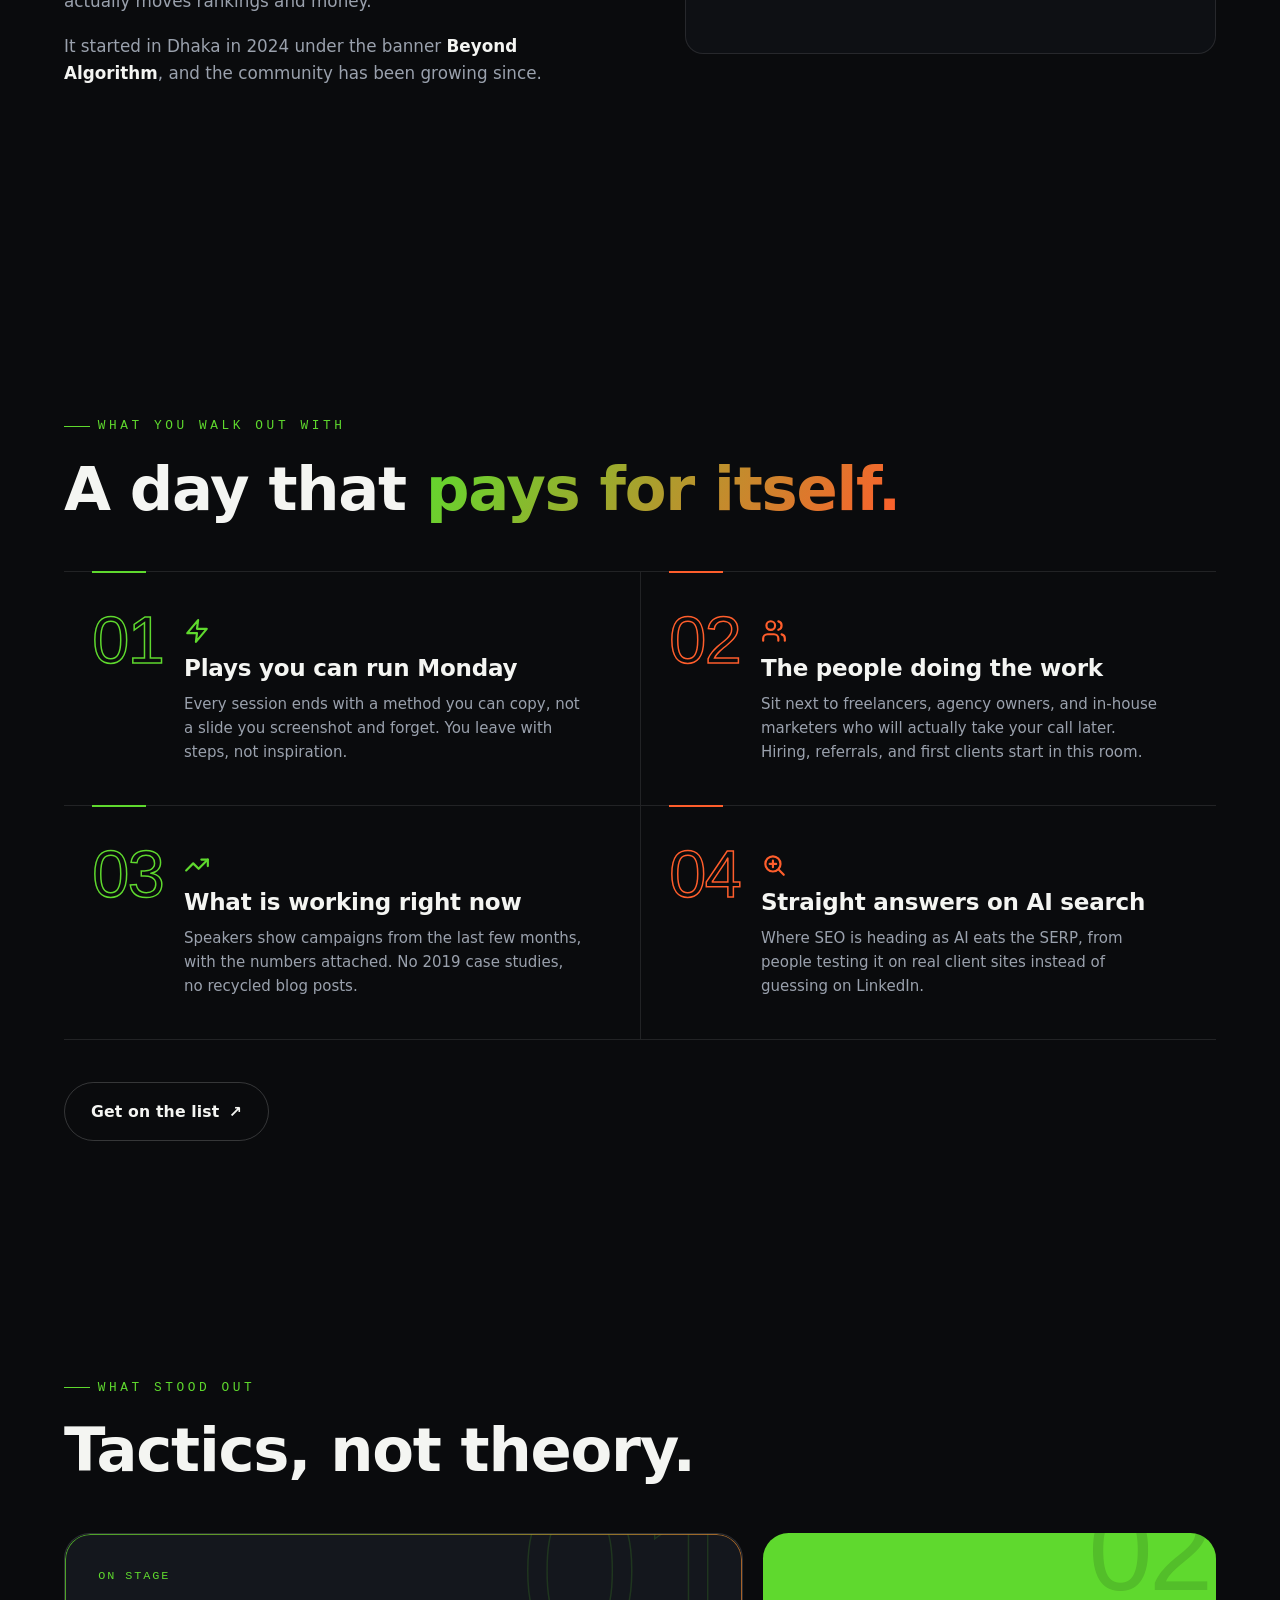
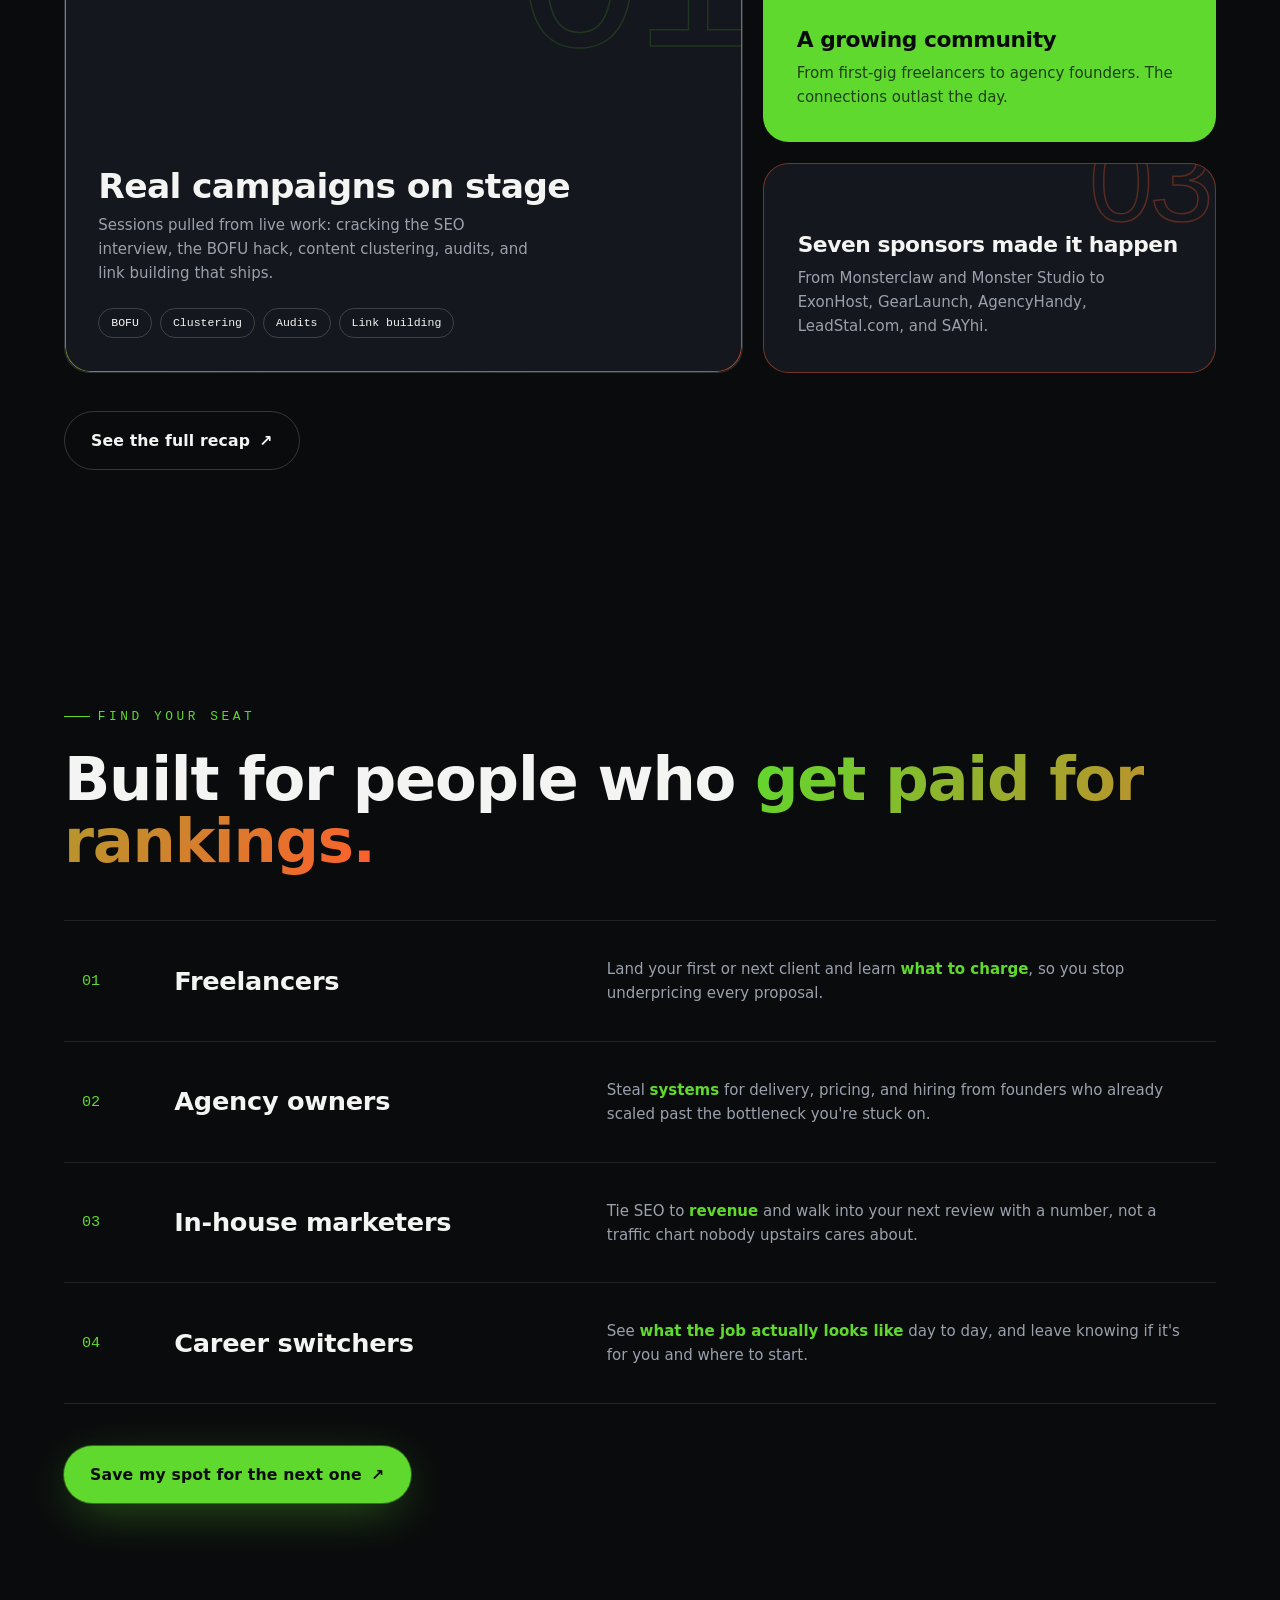
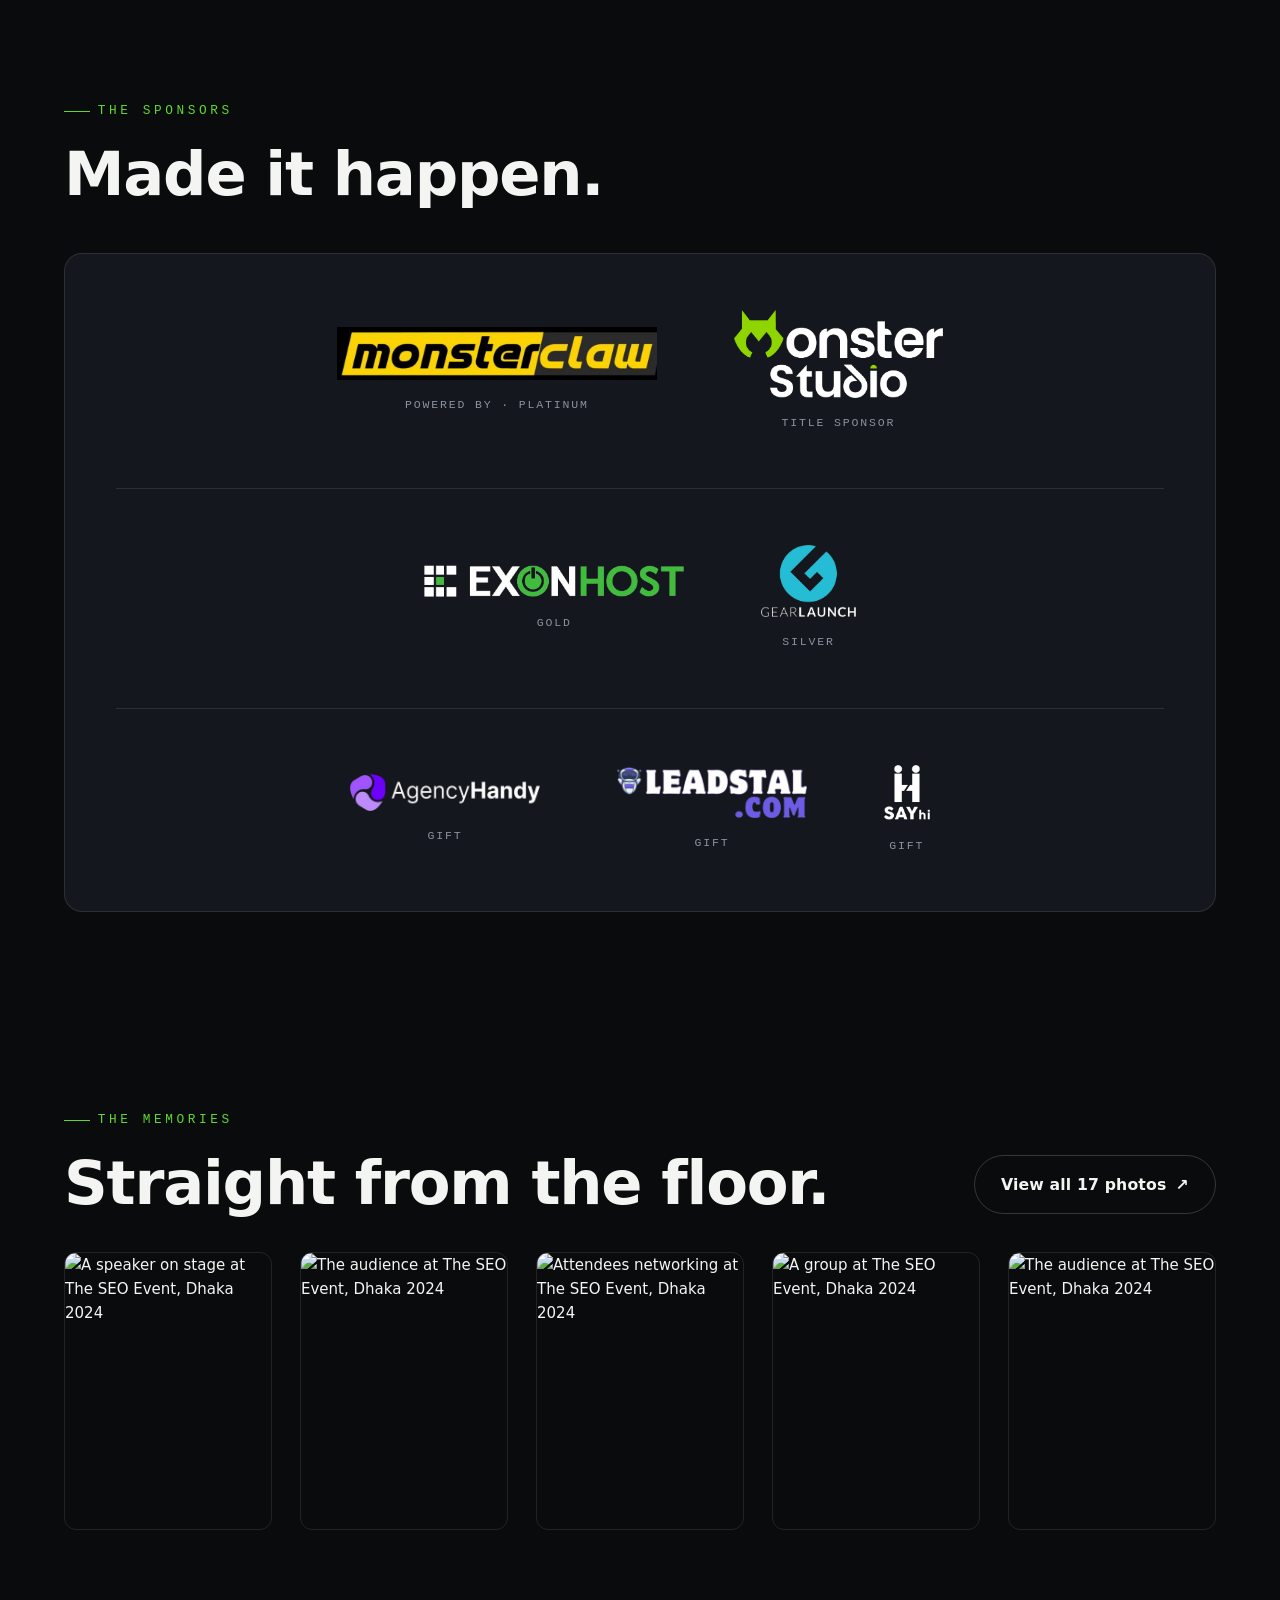
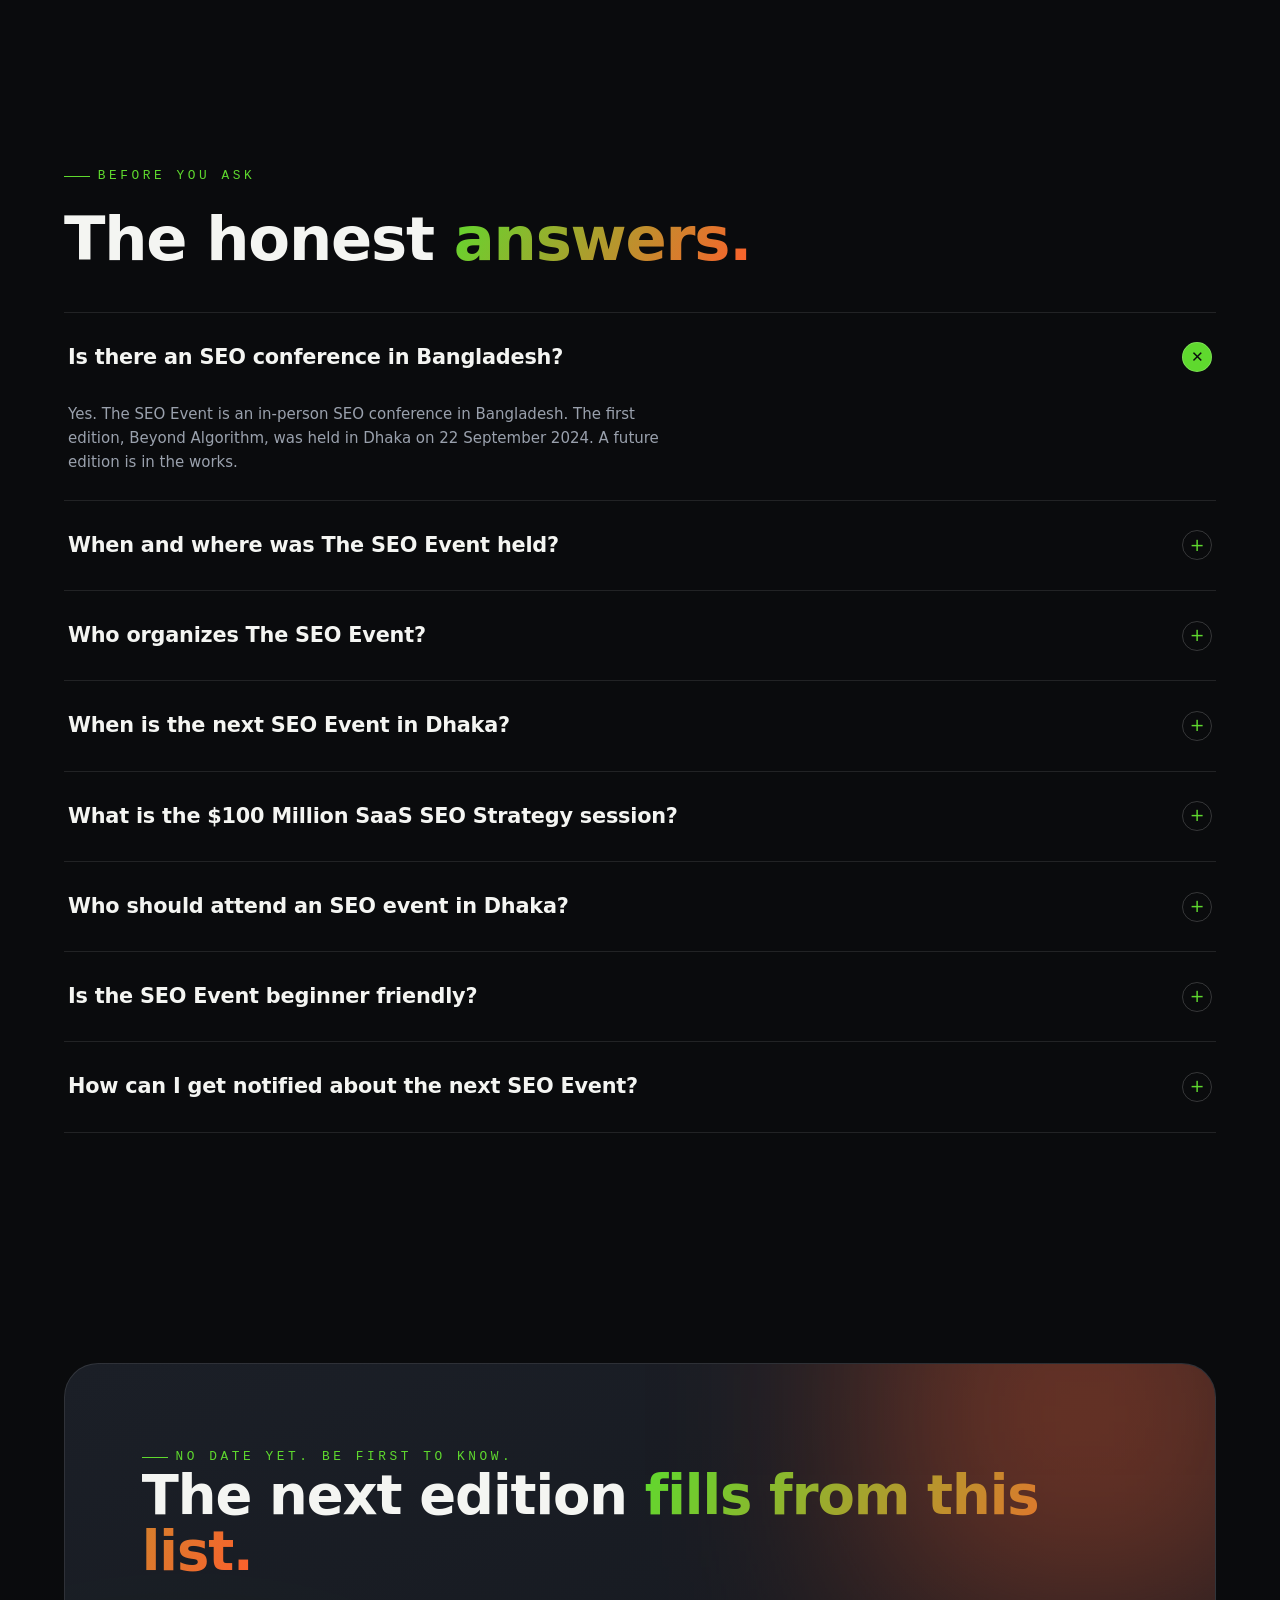
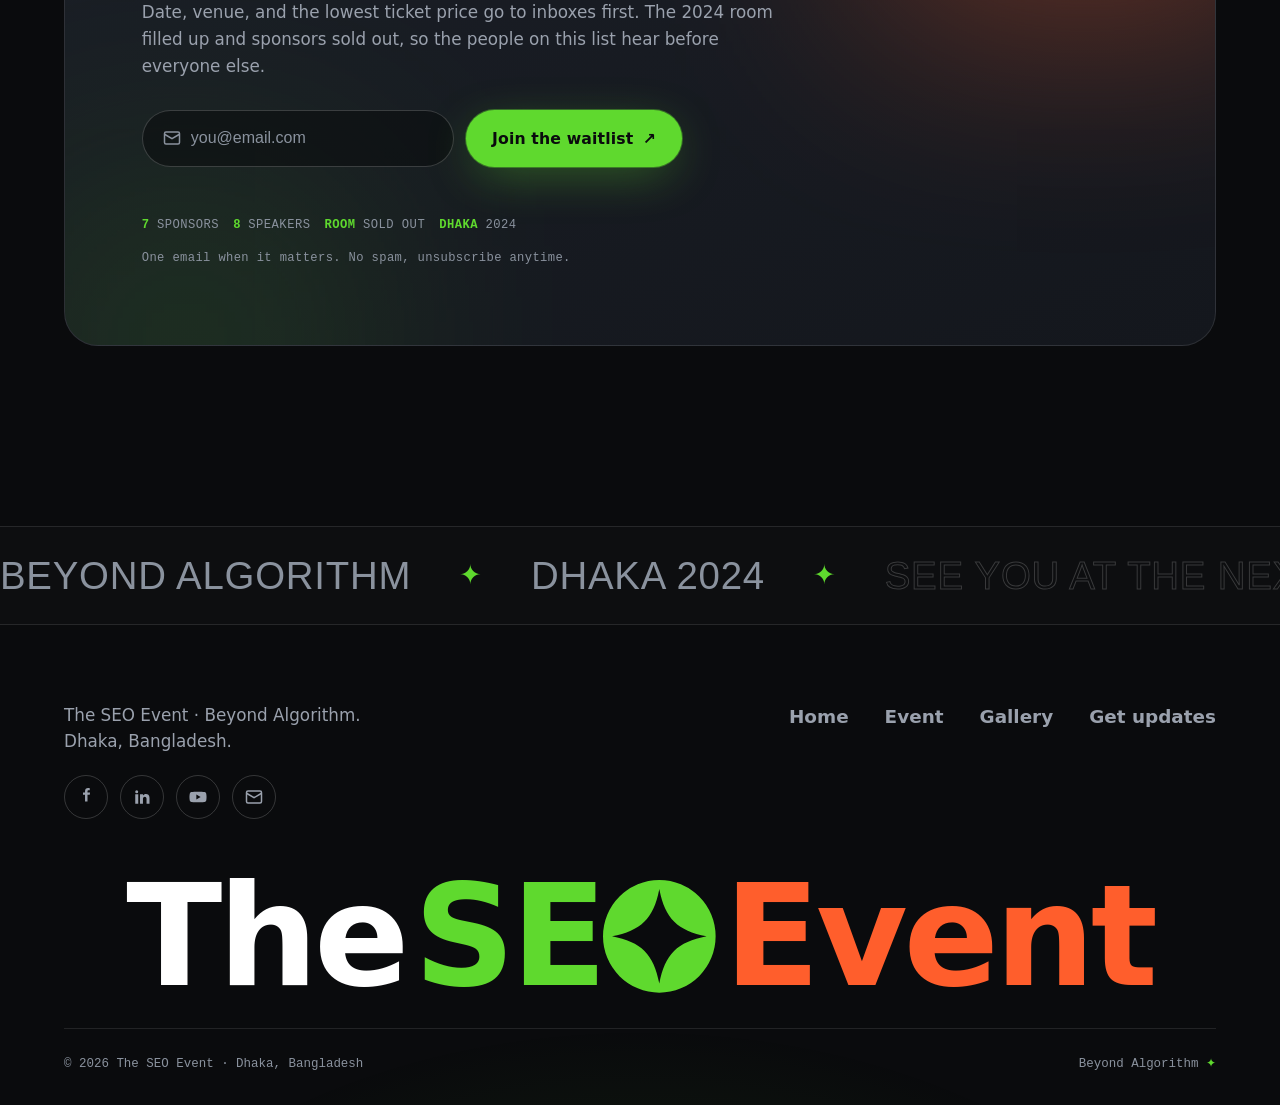
==== commit a04cffbb: "Home: update gallery teaser count to 17" ====
--- a/index.html
+++ b/index.html
@@ -351,7 +351,7 @@
           <span class="eyebrow reveal">The memories</span>
           <h2 class="section-title reveal" data-d="1">Straight from the floor.</h2>
         </div>
-        <a class="btn btn-ghost reveal" data-d="2" href="gallery.html">View all 21 photos <span class="btn-arrow">↗</span></a>
+        <a class="btn btn-ghost reveal" data-d="2" href="gallery.html">View all 17 photos <span class="btn-arrow">↗</span></a>
       </div>
       <div class="grid reveal" data-d="2" style="grid-template-columns:repeat(auto-fit,minmax(160px,1fr));margin-top:2.4rem">
         <img class="teaser-img" style="aspect-ratio:3/4;object-fit:cover;width:100%;border-radius:12px;border:1px solid var(--border)" src="https://drive.google.com/thumbnail?id=1jCsLhdWIwlg0IKT0e-KZGtGQHAtluomM&sz=w600" onerror="this.onerror=null;this.src='https://lh3.googleusercontent.com/d/1jCsLhdWIwlg0IKT0e-KZGtGQHAtluomM=w600'" alt="A speaker on stage at The SEO Event, Dhaka 2024" loading="lazy" />
--- a/css/styles.css
+++ b/css/styles.css
@@ -0,0 +1,483 @@
+/* ============================================================
+   THE SEO EVENT · Beyond Algorithm
+   Design system / shared stylesheet
+   Dark "command-center" theme · acid-lime + electric-violet
+   ============================================================ */
+
+/* ---------- Tokens ---------- */
+:root {
+  /* Surfaces */
+  --bg:        #0A0B0D;
+  --bg-2:      #0E1014;
+  --surface:   #14171D;
+  --surface-2: #1B1F27;
+  --border:    rgba(255, 255, 255, 0.10);
+  --border-2:  rgba(255, 255, 255, 0.18);
+
+  /* Ink */
+  --text:   #F4F5F2;
+  --muted:  #9AA1AD;
+  --faint:  #8A929E;
+
+  /* Brand */
+  --lime:    #5FD92E;
+  --lime-d:  #49B81C;
+  --orange:  #FF5E2C;
+  --orange-d:#ED4A14;
+  --blue:    #2B47FF; /* brand electric blue (speaker cards) */
+  --violet:  #FF5E2C; /* legacy alias -> brand orange */
+  --amber:   #FFB347;
+  --pink:    #FF4D8D;
+
+  /* Gradients */
+  --grad-1: linear-gradient(120deg, var(--lime), var(--orange));
+  --grad-2: linear-gradient(120deg, var(--orange), var(--lime));
+  --grad-hot: linear-gradient(120deg, var(--orange), var(--lime));
+
+  /* Type */
+  --font-display: "Anton", "Arial Narrow", sans-serif;
+  --font-head: "Space Grotesk", system-ui, sans-serif;
+  --font-body: "Inter", system-ui, sans-serif;
+  --font-mono: "Space Mono", ui-monospace, monospace;
+
+  /* Layout */
+  --container: 1500px;
+  --gutter: clamp(20px, 5vw, 64px);
+  --radius: 18px;
+  --radius-sm: 12px;
+
+  /* Motion */
+  --ease: cubic-bezier(0.22, 1, 0.36, 1);
+  --t-fast: .25s var(--ease);
+  --t: .45s var(--ease);
+
+  /* FX */
+  --shadow: 0 30px 80px -30px rgba(0,0,0,0.8);
+  --glow-lime: 0 0 0 1px rgba(95,217,46,.4), 0 12px 50px -10px rgba(95,217,46,.45);
+}
+
+/* ---------- Reset ---------- */
+*, *::before, *::after { box-sizing: border-box; margin: 0; padding: 0; }
+html { scroll-behavior: smooth; -webkit-text-size-adjust: 100%; }
+@media (prefers-reduced-motion: reduce) {
+  html { scroll-behavior: auto; }
+  *, *::before, *::after { animation-duration: .001ms !important; animation-iteration-count: 1 !important; transition-duration: .001ms !important; }
+}
+body {
+  font-family: var(--font-body);
+  background: var(--bg);
+  color: var(--text);
+  line-height: 1.6;
+  font-size: clamp(15px, 1.05vw, 17px);
+  -webkit-font-smoothing: antialiased;
+  overflow-x: hidden;
+  position: relative;
+}
+img { max-width: 100%; display: block; }
+a { color: inherit; text-decoration: none; }
+button { font: inherit; cursor: pointer; border: none; background: none; color: inherit; }
+ul { list-style: none; }
+::selection { background: var(--lime); color: #0a0b0d; }
+:focus-visible { outline: 2px solid var(--lime); outline-offset: 3px; border-radius: 4px; }
+.sr-only { position: absolute; width: 1px; height: 1px; padding: 0; margin: -1px; overflow: hidden; clip: rect(0 0 0 0); white-space: nowrap; border: 0; }
+
+/* Ambient background layers */
+body::before {
+  content: "";
+  position: fixed; inset: 0; z-index: -2;
+  background:
+    radial-gradient(900px 600px at 12% -5%, rgba(255,94,44,.20), transparent 60%),
+    radial-gradient(800px 600px at 95% 0%, rgba(95,217,46,.12), transparent 55%),
+    radial-gradient(700px 700px at 80% 110%, rgba(95,217,46,.10), transparent 60%),
+    var(--bg);
+}
+/* Subtle grain */
+body::after {
+  content: "";
+  position: fixed; inset: 0; z-index: -1; pointer-events: none; opacity: .04;
+  background-image: url("data:image/svg+xml,%3Csvg xmlns='http://www.w3.org/2000/svg' width='160' height='160'%3E%3Cfilter id='n'%3E%3CfeTurbulence type='fractalNoise' baseFrequency='0.9' numOctaves='2'/%3E%3C/filter%3E%3Crect width='100%25' height='100%25' filter='url(%23n)'/%3E%3C/svg%3E");
+}
+
+/* ---------- Layout ---------- */
+.container { width: 100%; max-width: var(--container); margin-inline: auto; padding-inline: var(--gutter); }
+.section { padding-block: clamp(64px, 9vw, 140px); position: relative; }
+.section--tight { padding-block: clamp(48px, 6vw, 90px); }
+
+.eyebrow {
+  font-family: var(--font-mono);
+  font-size: .8rem; letter-spacing: .28em; text-transform: uppercase;
+  color: var(--lime); display: inline-flex; align-items: center; gap: .6em;
+}
+.eyebrow::before { content: ""; width: 26px; height: 1px; background: var(--lime); display: inline-block; }
+
+.section-title {
+  font-family: var(--font-head); font-weight: 700;
+  font-size: clamp(2rem, 5.5vw, 3.8rem); line-height: 1.02; letter-spacing: -.02em;
+  margin-top: .35em;
+}
+.section-lead { color: var(--muted); max-width: 60ch; margin-top: 1.1em; font-size: 1.05rem; }
+
+.gradient-text {
+  background: var(--grad-1); -webkit-background-clip: text; background-clip: text; color: transparent;
+}
+
+/* ---------- Buttons ---------- */
+.btn {
+  --pad: 16px 26px;
+  display: inline-flex; align-items: center; gap: .6em;
+  padding: var(--pad); border-radius: 100px; font-family: var(--font-head);
+  font-weight: 600; letter-spacing: .01em; font-size: .98rem;
+  transition: transform var(--t-fast), box-shadow var(--t-fast), background var(--t-fast), color var(--t-fast);
+  will-change: transform;
+}
+.btn:active { transform: translateY(1px) scale(.99); }
+.btn-primary { background: var(--lime); color: #0a0b0d; box-shadow: var(--glow-lime); }
+.btn-primary:hover { transform: translateY(-3px); box-shadow: 0 0 0 1px rgba(95,217,46,.6), 0 20px 60px -12px rgba(95,217,46,.6); }
+.btn-ghost { border: 1px solid var(--border-2); color: var(--text); }
+.btn-ghost:hover { border-color: var(--lime); color: var(--lime); transform: translateY(-3px); }
+.btn-arrow { transition: transform var(--t-fast); }
+.btn:hover .btn-arrow { transform: translate(4px, -4px); }
+
+/* ---------- Nav ---------- */
+.nav {
+  position: fixed; inset: 0 0 auto 0; z-index: 100;
+  display: flex; align-items: center; justify-content: space-between;
+  padding: 18px var(--gutter);
+  transition: background var(--t-fast), border-color var(--t-fast), padding var(--t-fast);
+  border-bottom: 1px solid transparent;
+}
+.nav.scrolled { background: rgba(10,11,13,.72); backdrop-filter: blur(14px); border-bottom-color: var(--border); padding-block: 12px; }
+.brand { display: inline-flex; align-items: center; gap: .3em; font-family: var(--font-head); font-weight: 700; font-size: 1.18rem; letter-spacing: -.02em; line-height: 1; }
+.brand .b-the { color: #fff; }
+.brand .b-seo { color: var(--lime); display: inline-flex; align-items: center; }
+.brand .b-evt { color: var(--orange); }
+.brand-o { width: .8em; height: .8em; display: inline-block; }
+.brand--lg { font-size: clamp(2.6rem, 7vw, 4.4rem); }
+.brand--stack { flex-direction: column; align-items: flex-start; gap: .04em; line-height: .9; }
+.footer-logo { display: inline-block; }
+.footer-logo img { width: clamp(150px, 20vw, 230px); height: auto; display: block; }
+.nav-links { display: flex; align-items: center; gap: clamp(18px, 2.5vw, 38px); }
+.nav-list { display: flex; align-items: center; gap: clamp(18px, 2.5vw, 38px); list-style: none; margin: 0; padding: 0; }
+.nav-links a.link { position: relative; font-family: var(--font-head); font-weight: 500; color: var(--muted); transition: color var(--t-fast); }
+.nav-links a.link::after { content: ""; position: absolute; left: 0; bottom: -6px; height: 2px; width: 0; background: var(--lime); transition: width var(--t); }
+.nav-links a.link:hover, .nav-links a.link[aria-current="page"] { color: var(--text); }
+.nav-links a.link:hover::after, .nav-links a.link[aria-current="page"]::after { width: 100%; }
+.nav-toggle { display: none; width: 44px; height: 44px; border-radius: 12px; border: 1px solid var(--border); flex-direction: column; gap: 5px; align-items: center; justify-content: center; }
+.nav-toggle span { width: 20px; height: 2px; background: var(--text); transition: transform var(--t-fast), opacity var(--t-fast); }
+
+/* ---------- Hero ---------- */
+.hero { position: relative; min-height: 100svh; display: flex; align-items: center; padding-top: 120px; overflow: hidden; }
+.hero-blob { position: absolute; border-radius: 50%; filter: blur(70px); opacity: .55; z-index: -1; animation: float 14s ease-in-out infinite; }
+.hero-blob.b1 { width: 460px; height: 460px; background: var(--violet); top: -120px; right: -60px; }
+.hero-blob.b2 { width: 380px; height: 380px; background: rgba(95,217,46,.5); bottom: -120px; left: -80px; animation-delay: -5s; }
+.hero-inner { position: relative; z-index: 2; }
+.hero .kicker { display: inline-flex; align-items: center; gap: .7em; padding: 9px 16px; border: 1px solid var(--border-2); border-radius: 100px; font-family: var(--font-mono); font-size: .76rem; letter-spacing: .18em; text-transform: uppercase; color: var(--muted); background: rgba(255,255,255,.02); }
+.hero .kicker b { color: var(--lime); font-weight: 700; }
+.hero h1 { font-family: var(--font-display); font-weight: 400; text-transform: uppercase; line-height: .86; letter-spacing: .005em; margin: .28em 0 0; font-size: clamp(3.2rem, 13vw, 11rem); }
+.hero h1 .line { display: block; }
+.hero h1 .stroke { color: transparent; -webkit-text-stroke: 2px var(--text); text-stroke: 2px var(--text); }
+.hero h1 .fill { background: var(--grad-1); -webkit-background-clip: text; background-clip: text; color: transparent; }
+.hero-sub { display: flex; flex-wrap: wrap; align-items: center; gap: 14px 26px; margin-top: 1.6em; font-family: var(--font-mono); color: var(--muted); letter-spacing: .04em; }
+.hero-sub .pill { display: inline-flex; align-items: center; gap: .5em; }
+.hero-sub .pill svg { color: var(--lime); }
+.hero-sub .sep { width: 6px; height: 6px; border-radius: 50%; background: var(--faint); }
+.hero-actions { display: flex; flex-wrap: wrap; gap: 14px; margin-top: 2.2em; }
+.hero-tagline { max-width: 50ch; margin-top: 1.8em; color: var(--muted); font-size: 1.1rem; }
+.scroll-cue { position: absolute; left: 50%; bottom: 26px; transform: translateX(-50%); font-family: var(--font-mono); font-size: .7rem; letter-spacing: .25em; text-transform: uppercase; color: var(--faint); display: flex; flex-direction: column; align-items: center; gap: 8px; z-index: 2; }
+.scroll-cue .bar { width: 1px; height: 40px; background: linear-gradient(var(--lime), transparent); animation: drop 1.8s ease-in-out infinite; }
+
+/* ---------- Marquee ---------- */
+.marquee { overflow: hidden; border-block: 1px solid var(--border); padding-block: 18px; background: rgba(255,255,255,.015); }
+.marquee--lg { padding-block: 26px; }
+.marquee-track { display: flex; gap: 3rem; width: max-content; animation: marquee 28s linear infinite; }
+.marquee:hover .marquee-track { animation-play-state: paused; }
+.marquee-item { font-family: var(--font-display); text-transform: uppercase; font-size: clamp(1.4rem, 3vw, 2.4rem); color: var(--faint); display: inline-flex; align-items: center; gap: 3rem; white-space: nowrap; letter-spacing: .02em; }
+.marquee-item .star { color: var(--lime); font-size: .7em; }
+.marquee-item.alt { color: transparent; -webkit-text-stroke: 1px var(--border-2); }
+
+/* ---------- Stats ---------- */
+.stats { display: grid; grid-template-columns: repeat(4, 1fr); gap: 1px; background: var(--border); border: 1px solid var(--border); border-radius: var(--radius); overflow: hidden; }
+.stat { background: var(--surface); padding: clamp(24px, 3vw, 40px); }
+.stat .num { font-family: var(--font-head); font-weight: 700; font-size: clamp(2.4rem, 5vw, 4rem); line-height: 1; letter-spacing: -.02em; }
+.stat .num .suf { color: var(--lime); }
+.stat .lbl { color: var(--muted); margin-top: .6em; font-family: var(--font-mono); font-size: .82rem; letter-spacing: .08em; text-transform: uppercase; }
+
+/* ---------- Generic grid + cards ---------- */
+.grid { display: grid; gap: clamp(18px, 2.4vw, 28px); }
+.grid-2 { grid-template-columns: repeat(2, 1fr); }
+.grid-3 { grid-template-columns: repeat(3, 1fr); }
+.split { display: grid; grid-template-columns: 1.05fr 1fr; gap: clamp(28px, 5vw, 72px); align-items: center; }
+
+.card {
+  background: var(--surface); border: 1px solid var(--border); border-radius: var(--radius);
+  padding: clamp(24px, 3vw, 36px); transition: transform var(--t), border-color var(--t), background var(--t);
+  position: relative; overflow: hidden;
+}
+.card:hover { transform: translateY(-6px); border-color: var(--border-2); background: var(--surface-2); }
+.card .idx { font-family: var(--font-mono); color: var(--lime); font-size: .8rem; letter-spacing: .1em; }
+.card h3 { font-family: var(--font-head); font-weight: 600; font-size: 1.35rem; margin: .5em 0 .35em; letter-spacing: -.01em; }
+.card p { color: var(--muted); }
+.card-glow::after { content: ""; position: absolute; inset: -1px; border-radius: inherit; padding: 1px; background: var(--grad-1); -webkit-mask: linear-gradient(#000 0 0) content-box, linear-gradient(#000 0 0); -webkit-mask-composite: xor; mask-composite: exclude; opacity: 0; transition: opacity var(--t); }
+.card-glow:hover::after { opacity: .7; }
+
+/* ---------- Event feature card ---------- */
+.event-card { display: grid; grid-template-columns: 1.1fr 1fr; background: var(--surface); border: 1px solid var(--border); border-radius: var(--radius); overflow: hidden; }
+.event-card__media { position: relative; min-height: 320px; background: var(--bg-2); overflow: hidden; }
+.event-card__media img { width: 100%; height: 100%; object-fit: cover; transition: transform .7s var(--ease); }
+.event-card:hover .event-card__media img { transform: scale(1.06); }
+.event-card__media .tag { position: absolute; top: 16px; left: 16px; z-index: 2; padding: 7px 14px; border-radius: 100px; background: rgba(10,11,13,.65); backdrop-filter: blur(8px); border: 1px solid var(--border-2); font-family: var(--font-mono); font-size: .72rem; letter-spacing: .14em; text-transform: uppercase; }
+.event-card__body { padding: clamp(26px, 3.4vw, 46px); display: flex; flex-direction: column; justify-content: center; }
+.event-card__body h3 { font-family: var(--font-head); font-weight: 700; font-size: clamp(1.6rem, 3vw, 2.4rem); letter-spacing: -.02em; line-height: 1.05; }
+.event-meta { display: flex; flex-wrap: wrap; gap: 10px 20px; margin: 1.1em 0; font-family: var(--font-mono); font-size: .85rem; color: var(--muted); }
+.event-meta span { display: inline-flex; gap: .5em; align-items: center; }
+.event-meta svg { color: var(--lime); }
+
+/* tag chips */
+.chips { display: flex; flex-wrap: wrap; gap: 8px; margin-top: 1.2em; }
+.chip { font-family: var(--font-mono); font-size: .76rem; padding: 6px 12px; border-radius: 100px; border: 1px solid var(--border); color: var(--muted); transition: var(--t-fast); }
+.chip:hover { border-color: var(--lime); color: var(--lime); }
+
+/* ---------- Agenda / talk list ---------- */
+.agenda { border-top: 1px solid var(--border); }
+.agenda li { display: grid; grid-template-columns: 64px 1fr auto; gap: 18px; align-items: center; padding: 22px 4px; border-bottom: 1px solid var(--border); transition: background var(--t-fast), padding var(--t-fast); }
+.agenda li:hover { background: rgba(255,255,255,.02); padding-inline: 16px; }
+.agenda .n { font-family: var(--font-mono); color: var(--lime); }
+.agenda .t { font-family: var(--font-head); font-weight: 600; font-size: 1.1rem; }
+.agenda .t small { display: block; color: var(--muted); font-family: var(--font-body); font-weight: 400; font-size: .92rem; margin-top: 3px; }
+.agenda .meta { color: var(--faint); font-family: var(--font-mono); font-size: .8rem; }
+
+/* ---------- Sponsors ---------- */
+.sponsor-grid { display: grid; grid-template-columns: repeat(3, 1fr); gap: 1px; background: var(--border); border: 1px solid var(--border); border-radius: var(--radius); overflow: hidden; }
+.sponsor { background: var(--surface); display: flex; flex-direction: column; align-items: center; justify-content: center; gap: 8px; padding: clamp(28px, 4vw, 52px); text-align: center; transition: background var(--t); min-height: 150px; }
+.sponsor:hover { background: var(--surface-2); }
+.sponsor .name { font-family: var(--font-head); font-weight: 700; font-size: clamp(1.1rem, 2vw, 1.6rem); letter-spacing: -.01em; }
+.sponsor:hover .name { background: var(--grad-1); -webkit-background-clip: text; background-clip: text; color: transparent; }
+.sponsor .kind { font-family: var(--font-mono); font-size: .72rem; color: var(--faint); letter-spacing: .12em; text-transform: uppercase; }
+.sponsor-logo { max-height: clamp(46px, 5.5vw, 74px); width: auto; max-width: 78%; object-fit: contain; transition: transform var(--t), opacity var(--t); }
+.sponsor:hover .sponsor-logo { transform: scale(1.05); }
+
+/* Tiered sponsor layout */
+.sponsor-tiers { margin: 3rem 0 0; background: var(--surface); border: 1px solid var(--border); border-radius: var(--radius); padding: 0 clamp(20px, 4vw, 64px); }
+.tier-row { display: flex; flex-wrap: wrap; justify-content: center; align-items: center; gap: clamp(28px, 6vw, 96px); padding-block: clamp(32px, 4.5vw, 56px); }
+.tier-row + .tier-row { border-top: 1px solid var(--border); }
+.sp { display: flex; flex-direction: column; align-items: center; gap: 16px; text-align: center; }
+.sp .sponsor-logo { width: auto; object-fit: contain; transition: transform var(--t); }
+.sp:hover .sponsor-logo { transform: scale(1.05); }
+.sp .name { font-family: var(--font-head); font-weight: 700; font-size: 1.3rem; }
+.sp .tier { font-family: var(--font-mono); font-size: .72rem; letter-spacing: .16em; text-transform: uppercase; color: var(--faint); }
+.tier-1 .sponsor-logo { max-height: clamp(52px, 7vw, 88px); max-width: min(78vw, 320px); }
+.tier-2 .sponsor-logo { max-height: clamp(44px, 6vw, 72px); max-width: min(68vw, 260px); }
+.tier-3 .sponsor-logo { max-height: clamp(36px, 5vw, 56px); max-width: min(58vw, 190px); }
+
+/* ---------- CTA / email capture ---------- */
+.cta { position: relative; border-radius: clamp(20px, 3vw, 34px); overflow: hidden; border: 1px solid var(--border); background: linear-gradient(160deg, var(--surface-2), var(--surface)); padding: clamp(36px, 6vw, 84px); }
+.cta::before { content: ""; position: absolute; width: 420px; height: 420px; background: var(--violet); filter: blur(110px); opacity: .35; top: -160px; right: -80px; z-index: 0; }
+.cta::after { content: ""; position: absolute; width: 360px; height: 360px; background: rgba(95,217,46,.5); filter: blur(120px); opacity: .25; bottom: -180px; left: -60px; z-index: 0; }
+.cta > * { position: relative; z-index: 1; }
+.cta h2 { font-family: var(--font-head); font-weight: 700; font-size: clamp(2rem, 5vw, 3.4rem); line-height: 1.04; letter-spacing: -.02em; }
+.signup { display: flex; gap: 12px; flex-wrap: wrap; margin-top: 2em; max-width: 540px; }
+.signup .field { flex: 1 1 240px; display: flex; align-items: center; gap: 10px; background: rgba(10,11,13,.55); border: 1px solid var(--border-2); border-radius: 100px; padding: 6px 6px 6px 20px; transition: border-color var(--t-fast); }
+.signup .field:focus-within { border-color: var(--lime); box-shadow: 0 0 0 2px rgba(95,217,46,.35); }
+.signup input { flex: 1; background: none; border: none; outline: none; color: var(--text); font-size: 1rem; min-width: 0; }
+.signup input::placeholder { color: var(--faint); }
+.signup .btn { white-space: nowrap; }
+.form-note { font-family: var(--font-mono); font-size: .76rem; color: var(--faint); margin-top: 1.1em; letter-spacing: .03em; }
+.form-msg { margin-top: 1em; font-family: var(--font-mono); font-size: .85rem; min-height: 1.2em; }
+.form-msg.ok { color: var(--lime); }
+.form-msg.err { color: var(--pink); }
+
+/* ---------- Gallery ---------- */
+.gallery { columns: 4; column-gap: 14px; }
+.gallery .shot { break-inside: avoid; margin-bottom: 14px; border-radius: var(--radius-sm); overflow: hidden; position: relative; background: var(--surface); cursor: zoom-in; border: 1px solid var(--border); }
+.gallery .shot img { width: 100%; height: auto; transition: transform .6s var(--ease), opacity .6s var(--ease); opacity: 0; }
+.gallery .shot img.loaded { opacity: 1; }
+.gallery .shot::after { content: ""; position: absolute; inset: 0; background: linear-gradient(180deg, transparent 55%, rgba(10,11,13,.7)); opacity: 0; transition: opacity var(--t); }
+.gallery .shot:hover img { transform: scale(1.05); }
+.gallery .shot:hover::after { opacity: 1; }
+.gallery .shot .cap { position: absolute; left: 12px; bottom: 10px; z-index: 2; font-family: var(--font-mono); font-size: .72rem; color: var(--text); opacity: 0; transform: translateY(6px); transition: var(--t); }
+.gallery .shot:hover .cap { opacity: 1; transform: none; }
+
+/* Lightbox */
+.lightbox { position: fixed; inset: 0; z-index: 200; background: rgba(5,6,8,.92); backdrop-filter: blur(10px); display: none; align-items: center; justify-content: center; padding: 4vw; }
+.lightbox.open { display: flex; animation: fade .3s var(--ease); }
+.lightbox img { max-width: 92vw; max-height: 86vh; border-radius: 12px; box-shadow: var(--shadow); }
+.lightbox .lb-close, .lightbox .lb-nav { position: absolute; background: rgba(255,255,255,.06); border: 1px solid var(--border-2); width: 52px; height: 52px; border-radius: 50%; display: grid; place-items: center; transition: var(--t-fast); }
+.lightbox .lb-close:hover, .lightbox .lb-nav:hover { background: var(--lime); color: #0a0b0d; }
+.lightbox .lb-close { top: 22px; right: 22px; }
+.lightbox .lb-nav { top: 50%; transform: translateY(-50%); }
+.lightbox .lb-prev { left: 18px; } .lightbox .lb-next { right: 18px; }
+.lb-count { position: absolute; bottom: 22px; left: 50%; transform: translateX(-50%); font-family: var(--font-mono); font-size: .8rem; color: var(--muted); }
+
+/* video */
+.video-frame { position: relative; aspect-ratio: 16/9; border-radius: var(--radius); overflow: hidden; border: 1px solid var(--border); background: var(--bg-2); }
+.video-frame iframe { width: 100%; height: 100%; border: 0; }
+
+/* ---------- Footer ---------- */
+.footer { position: relative; margin-top: 64px; padding-bottom: 30px; overflow: hidden; }
+.footer::after { content: ""; position: absolute; left: 50%; bottom: -55%; width: 130%; height: 95%; transform: translateX(-50%); background: radial-gradient(50% 100% at 50% 100%, rgba(95,217,46,.14), transparent 72%); pointer-events: none; z-index: 0; }
+.footer .container { position: relative; z-index: 1; }
+.footer-grid { display: flex; flex-wrap: wrap; justify-content: space-between; gap: 40px; padding-top: clamp(40px, 6vw, 84px); }
+.footer-tag { color: var(--muted); font-size: 1.05rem; line-height: 1.55; max-width: 36ch; }
+.footer-socials { display: flex; gap: 12px; margin-top: 1.4em; }
+.footer-socials a { width: 44px; height: 44px; border: 1px solid var(--border-2); border-radius: 50%; display: grid; place-items: center; color: var(--muted); transition: transform var(--t-fast), border-color var(--t-fast), color var(--t-fast); }
+.footer-socials a:hover { border-color: var(--lime); color: var(--lime); transform: translateY(-4px); }
+.footer-links { display: flex; flex-wrap: wrap; gap: 14px 36px; align-content: flex-start; }
+.footer-list { display: flex; flex-wrap: wrap; gap: 14px 36px; align-content: flex-start; list-style: none; margin: 0; padding: 0; }
+.footer-links a { font-family: var(--font-head); font-weight: 600; font-size: 1.15rem; color: var(--muted); transition: color var(--t-fast); }
+.footer-links a:hover { color: var(--lime); }
+.footer-mega { display: flex; justify-content: center; align-items: center; gap: .06em; width: 100%; margin: clamp(28px, 5vw, 60px) 0 clamp(18px, 3vw, 34px); font-size: clamp(2.6rem, 11vw, 12rem); line-height: .82; letter-spacing: -.03em; transition: opacity var(--t-fast); }
+.footer-mega:hover { opacity: .9; }
+.footer-bottom { display: flex; flex-wrap: wrap; justify-content: space-between; gap: 16px; padding-top: 26px; border-top: 1px solid var(--border); color: var(--faint); font-family: var(--font-mono); font-size: .78rem; }
+
+/* ---------- Speakers ---------- */
+.speaker-grid { display: grid; grid-template-columns: repeat(4, 1fr); gap: clamp(18px, 2.4vw, 30px); margin: 3rem 0 0; }
+.speaker { text-align: center; }
+.speaker-av { width: clamp(84px, 8vw, 122px); aspect-ratio: 1; border-radius: 50%; margin: 0 auto .9em; display: grid; place-items: center; overflow: hidden; font-family: var(--font-head); font-weight: 700; font-size: clamp(1.4rem, 2.4vw, 1.9rem); color: #0a0b0d; background: var(--grad-1); transition: transform var(--t); }
+.speaker-av img { width: 100%; height: 100%; object-fit: cover; object-position: center top; }
+.speaker:hover .speaker-av { transform: translateY(-6px) scale(1.04); }
+.speaker:nth-child(3n+2) .speaker-av { background: var(--orange); }
+.speaker:nth-child(3n) .speaker-av { background: var(--blue); color: #fff; }
+.speaker-name { font-family: var(--font-head); font-weight: 600; font-size: 1.05rem; }
+.speaker-role { color: var(--muted); font-family: var(--font-mono); font-size: .74rem; letter-spacing: .04em; margin-top: .35em; }
+.tier-badge { display: inline-block; font-family: var(--font-mono); font-size: .66rem; letter-spacing: .14em; text-transform: uppercase; color: var(--lime); margin-bottom: .5em; }
+
+/* ---------- Reveal animation ---------- */
+.reveal { opacity: 0; transform: translateY(26px); transition: opacity .8s var(--ease), transform .8s var(--ease); }
+.reveal.in { opacity: 1; transform: none; }
+.reveal[data-d="1"] { transition-delay: .08s; }
+.reveal[data-d="2"] { transition-delay: .16s; }
+.reveal[data-d="3"] { transition-delay: .24s; }
+.reveal[data-d="4"] { transition-delay: .32s; }
+
+/* ---------- Keyframes ---------- */
+@keyframes pulse { 0%,100% { transform: scale(1); opacity: 1; } 50% { transform: scale(.75); opacity: .6; } }
+@keyframes float { 0%,100% { transform: translate(0,0); } 50% { transform: translate(20px,-30px); } }
+@keyframes marquee { to { transform: translateX(-50%); } }
+@keyframes drop { 0%,100% { transform: scaleY(.3); transform-origin: top; opacity: .4; } 50% { transform: scaleY(1); opacity: 1; } }
+@keyframes fade { from { opacity: 0; } to { opacity: 1; } }
+
+/* ---------- Why attend (editorial big-number ledger) ---------- */
+.wa-grid { display: grid; grid-template-columns: 1fr 1fr; margin-top: 3.2rem; border-top: 1px solid var(--border); }
+.wa-item { position: relative; display: flex; gap: clamp(16px, 1.6vw, 30px); padding: clamp(28px, 3.2vw, 52px) clamp(10px, 2.2vw, 48px); border-bottom: 1px solid var(--border); transition: background var(--t-fast); }
+.wa-item:nth-child(even) { border-left: 1px solid var(--border); }
+.wa-item:hover { background: rgba(255,255,255,.025); }
+.wa-item::before { content: ""; position: absolute; top: -1px; left: clamp(10px, 2.2vw, 48px); width: 54px; height: 2px; background: var(--lime); transition: width var(--t); }
+.wa-item:nth-child(even)::before { background: var(--orange); }
+.wa-item:hover::before { width: 100px; }
+.wa-num { flex: none; font-family: var(--font-display); font-size: clamp(3.2rem, 5.2vw, 5.6rem); line-height: .82; letter-spacing: -.02em; color: transparent; -webkit-text-stroke: 1.5px var(--lime); transition: color var(--t); }
+.wa-item:nth-child(even) .wa-num { -webkit-text-stroke-color: var(--orange); }
+.wa-item:hover .wa-num { color: var(--lime); }
+.wa-item:nth-child(even):hover .wa-num { color: var(--orange); }
+.wa-body { padding-top: .3em; }
+.wa-body .ico { color: var(--lime); display: block; margin-bottom: .85em; }
+.wa-item:nth-child(even) .wa-body .ico { color: var(--orange); }
+.wa-body h3 { font-family: var(--font-head); font-weight: 700; font-size: clamp(1.3rem, 1.8vw, 1.7rem); letter-spacing: -.01em; line-height: 1.1; }
+.wa-body p { color: var(--muted); margin-top: .7em; max-width: 42ch; }
+
+/* ---------- Highlights (loud bento) ---------- */
+.hl-bento { display: grid; grid-template-columns: 1.5fr 1fr; gap: clamp(14px, 1.6vw, 22px); margin-top: 3.2rem; }
+.hl { position: relative; overflow: hidden; border-radius: clamp(16px, 2vw, 26px); padding: clamp(24px, 2.6vw, 40px); display: flex; flex-direction: column; justify-content: flex-end; transition: transform var(--t); }
+.hl-ghost { position: absolute; z-index: 0; font-family: var(--font-display); line-height: .7; letter-spacing: -.03em; pointer-events: none; }
+.hl h3, .hl p, .hl-tags { position: relative; z-index: 2; }
+.hl h3 { font-family: var(--font-head); font-weight: 700; letter-spacing: -.02em; line-height: 1.05; }
+.hl p { margin-top: .6em; }
+.hl-feature { grid-row: 1 / 3; min-height: 440px; background: var(--surface); border: 1px solid var(--border); }
+.hl-feature::after { content: ""; position: absolute; inset: 0; z-index: 1; border-radius: inherit; padding: 1px; background: var(--grad-1); -webkit-mask: linear-gradient(#000 0 0) content-box, linear-gradient(#000 0 0); -webkit-mask-composite: xor; mask-composite: exclude; opacity: .75; }
+.hl-feature .hl-ghost { top: -2.4rem; right: -.4rem; font-size: clamp(9rem, 17vw, 16rem); color: transparent; -webkit-text-stroke: 1.5px rgba(95,217,46,.16); }
+.hl-kicker { position: absolute; z-index: 2; top: clamp(24px, 2.6vw, 40px); left: clamp(24px, 2.6vw, 40px); font-family: var(--font-mono); font-size: .74rem; letter-spacing: .16em; text-transform: uppercase; color: var(--lime); }
+.hl-feature h3 { font-size: clamp(1.8rem, 2.7vw, 2.7rem); }
+.hl-feature p { color: var(--muted); max-width: 46ch; }
+.hl-tags { display: flex; flex-wrap: wrap; gap: 8px; margin-top: 1.5em; }
+.hl-tags span { font-family: var(--font-mono); font-size: .72rem; padding: 5px 12px; border: 1px solid var(--border-2); border-radius: 100px; color: var(--text); }
+.hl-lime { background: var(--lime); color: #0a0b0d; min-height: 200px; }
+.hl-lime h3 { color: #0a0b0d; font-size: clamp(1.3rem, 1.7vw, 1.75rem); }
+.hl-lime p { color: rgba(10,11,13,.74); }
+.hl-lime .hl-ghost { top: -1.4rem; right: .4rem; font-size: clamp(6rem, 9vw, 9.5rem); color: rgba(10,11,13,.13); }
+.hl-orange { background: var(--surface); border: 1px solid rgba(255,94,44,.42); min-height: 200px; }
+.hl-orange h3 { font-size: clamp(1.3rem, 1.7vw, 1.75rem); }
+.hl-orange p { color: var(--muted); }
+.hl-orange .hl-ghost { top: -1.4rem; right: .3rem; font-size: clamp(6rem, 9vw, 9.5rem); color: transparent; -webkit-text-stroke: 1.5px rgba(255,94,44,.3); }
+.hl-feature:hover { transform: translateY(-5px); }
+.hl-lime:hover { transform: translateY(-5px) rotate(-1.2deg); }
+.hl-orange:hover { transform: translateY(-5px) rotate(1.2deg); }
+
+/* ---------- Who it's for ---------- */
+.audience { margin-top: 3rem; border-top: 1px solid var(--border); }
+.aud-row { display: grid; grid-template-columns: 54px minmax(0,1fr) minmax(0,1.5fr); gap: clamp(14px,3vw,44px); align-items: center; padding: clamp(22px,2.8vw,36px) clamp(6px,1.4vw,18px); border-bottom: 1px solid var(--border); transition: background var(--t-fast); }
+.aud-row:hover { background: rgba(255,255,255,.025); }
+.aud-row .n { font-family: var(--font-mono); color: var(--lime); font-size: .95rem; }
+.aud-row h3 { font-family: var(--font-head); font-weight: 600; font-size: clamp(1.2rem,2vw,1.65rem); letter-spacing: -.01em; }
+.aud-row p { color: var(--muted); }
+.aud-row p b { color: var(--lime); font-weight: 600; }
+
+/* ---------- FAQ ---------- */
+.faq { margin: 2.6rem 0 0; border-top: 1px solid var(--border); }
+.faq-item { border-bottom: 1px solid var(--border); }
+.faq-item summary { list-style: none; cursor: pointer; display: flex; align-items: center; justify-content: space-between; gap: 20px; padding: clamp(20px,2.4vw,28px) 4px; }
+.faq-item summary::-webkit-details-marker { display: none; }
+.faq-item summary h3 { font-family: var(--font-head); font-weight: 600; font-size: clamp(1.04rem,1.8vw,1.3rem); letter-spacing: -.01em; }
+.faq-item .q-mark { flex: none; width: 30px; height: 30px; border: 1px solid var(--border-2); border-radius: 50%; display: grid; place-items: center; color: var(--lime); font-size: 1.1rem; line-height: 1; transition: transform var(--t), background var(--t), color var(--t); }
+.faq-item[open] .q-mark { transform: rotate(45deg); background: var(--lime); color: #0a0b0d; }
+.faq-item summary:hover .q-mark { border-color: var(--lime); }
+.faq-item .faq-a { padding: 0 56px clamp(20px,2.4vw,26px) 4px; color: var(--muted); max-width: 72ch; }
+
+/* ---------- Sticky signup bar ---------- */
+.sticky-bar { position: fixed; left: 0; right: 0; bottom: 0; z-index: 90; transform: translateY(115%); transition: transform var(--t); background: rgba(14,16,20,.85); backdrop-filter: blur(14px); border-top: 1px solid var(--border); padding: 12px var(--gutter) calc(12px + env(safe-area-inset-bottom)); }
+.sticky-bar::before { content: ""; position: absolute; inset: 0 0 auto 0; height: 2px; background: var(--grad-1); }
+.sticky-bar.show { transform: none; }
+.sticky-inner { display: flex; align-items: center; gap: 18px; max-width: var(--container); margin-inline: auto; }
+.sticky-inner .sb-label { font-family: var(--font-head); font-weight: 600; flex: 1; min-width: 0; }
+.sticky-inner form { display: flex; flex-wrap: wrap; gap: 10px; align-items: center; margin: 0; }
+.sticky-inner .form-msg { margin: 0; min-height: 0; flex-basis: 100%; font-size: .78rem; }
+.sticky-inner .field { display: flex; align-items: center; gap: 8px; background: rgba(10,11,13,.55); border: 1px solid var(--border-2); border-radius: 100px; padding: 6px 6px 6px 16px; transition: border-color var(--t-fast); }
+.sticky-inner .field:focus-within { border-color: var(--lime); }
+.sticky-inner input { background: none; border: none; outline: none; color: var(--text); min-width: 200px; font-size: .95rem; }
+.sticky-inner input::placeholder { color: var(--faint); }
+.sb-close { flex: none; width: 40px; height: 40px; border-radius: 50%; border: 1px solid var(--border-2); color: var(--muted); display: grid; place-items: center; transition: border-color var(--t-fast), color var(--t-fast); }
+.sb-close:hover { border-color: var(--lime); color: var(--lime); }
+.cta-stats { display: flex; flex-wrap: wrap; gap: 10px 14px; margin-top: 1.6em; font-family: var(--font-mono); font-size: .76rem; letter-spacing: .04em; color: var(--faint); text-transform: uppercase; }
+.cta-stats span { display: inline-flex; align-items: center; gap: .6em; }
+.cta-stats b { color: var(--lime); font-weight: 700; }
+@media (max-width: 820px) {
+  .aud-row { grid-template-columns: 40px 1fr; align-items: start; }
+  .aud-row p { grid-column: 1 / -1; }
+  .wa-grid { grid-template-columns: 1fr; }
+  .wa-item:nth-child(even) { border-left: 0; }
+  .hl-bento { grid-template-columns: 1fr; }
+  .hl-feature { grid-row: auto; min-height: 300px; }
+  .sticky-inner { flex-wrap: wrap; gap: 10px; }
+  .sticky-inner .sb-label { flex: 1 1 100%; font-size: .95rem; }
+  .sticky-inner form { flex: 1; }
+  .sticky-inner input { min-width: 0; flex: 1; }
+}
+@media (prefers-reduced-motion: reduce) { .sticky-bar { transition: opacity .2s linear; } }
+
+/* ---------- Responsive ---------- */
+@media (max-width: 1024px) {
+  .gallery { columns: 3; }
+  .split { grid-template-columns: 1fr; }
+  .event-card { grid-template-columns: 1fr; }
+  .event-card__media { min-height: 260px; }
+}
+@media (max-width: 768px) {
+  .speaker-grid { grid-template-columns: repeat(2, 1fr); }
+  .nav-links { position: fixed; inset: 0 0 0 auto; width: min(82vw, 360px); flex-direction: column; align-items: flex-start; justify-content: center; gap: 26px; padding: 40px; background: var(--bg-2); border-left: 1px solid var(--border); transform: translateX(100%); transition: transform var(--t); }
+  .nav-links.open { transform: none; }
+  .nav-list { flex-direction: column; align-items: flex-start; gap: 26px; width: 100%; }
+  .nav-links a.link { font-size: 1.4rem; color: var(--text); }
+  .nav-toggle { display: flex; z-index: 101; }
+  .nav-toggle.open span:nth-child(1) { transform: translateY(7px) rotate(45deg); }
+  .nav-toggle.open span:nth-child(2) { opacity: 0; }
+  .nav-toggle.open span:nth-child(3) { transform: translateY(-7px) rotate(-45deg); }
+  .stats { grid-template-columns: repeat(2, 1fr); }
+  .grid-2, .grid-3 { grid-template-columns: 1fr; }
+  .sponsor-grid { grid-template-columns: repeat(2, 1fr); }
+  .gallery { columns: 2; }
+  .agenda li { grid-template-columns: 40px 1fr; }
+  .agenda .meta { display: none; }
+}
+@media (max-width: 480px) {
+  .gallery { columns: 1; }
+  .hero h1 .stroke { -webkit-text-stroke-width: 1.4px; }
+  .footer-top { flex-direction: column; }
+}
